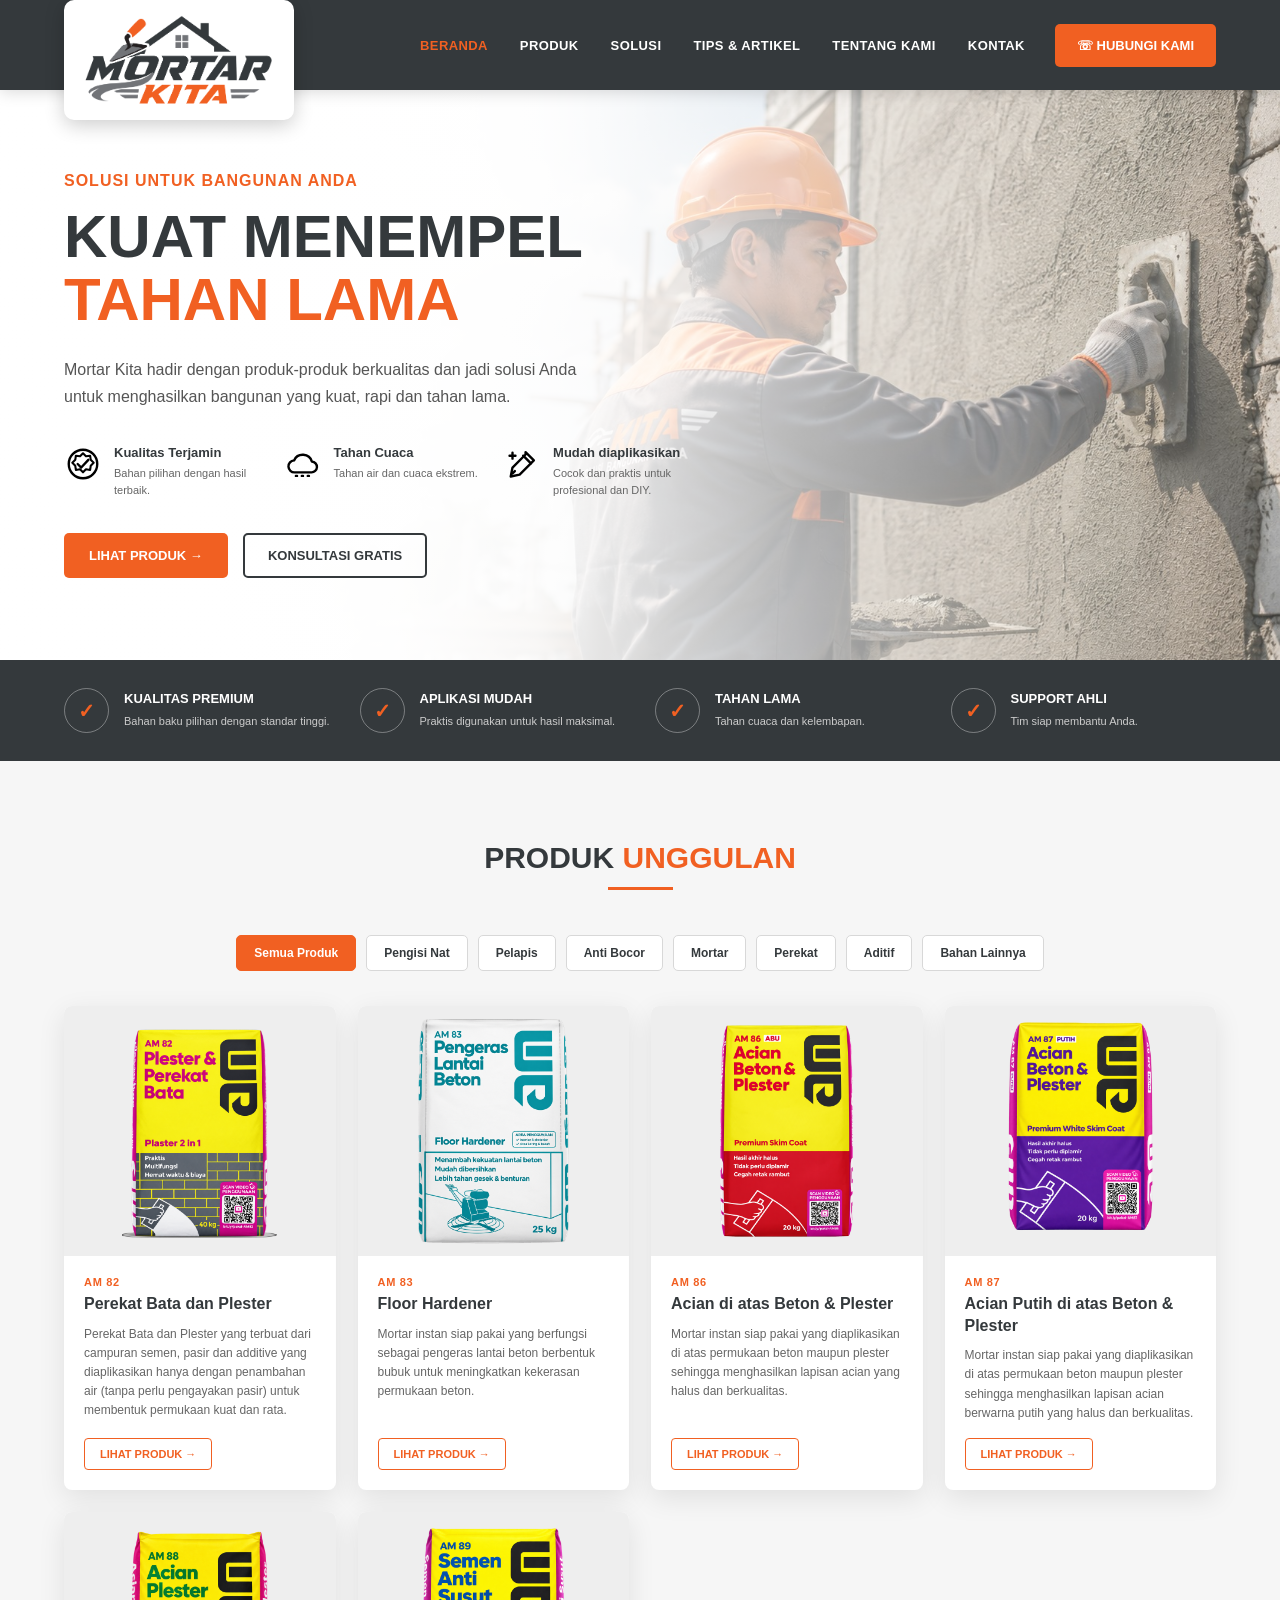
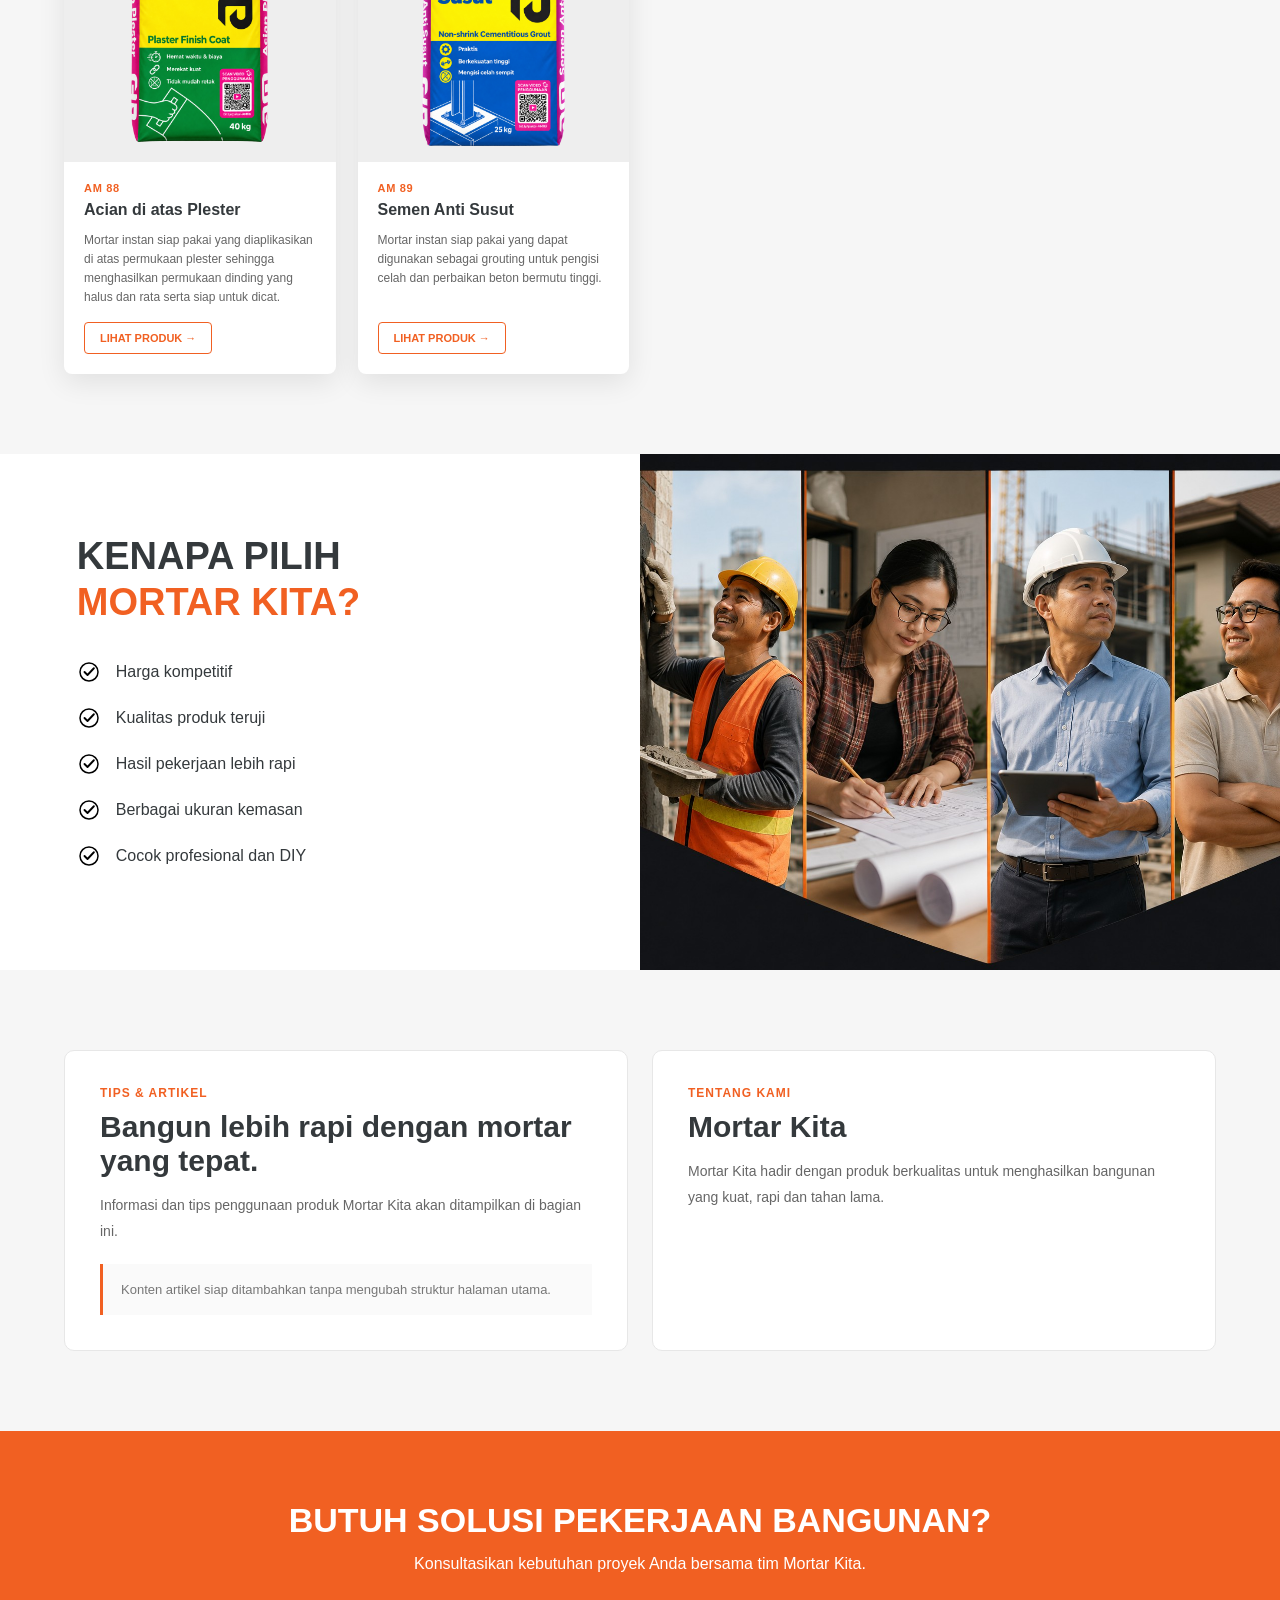
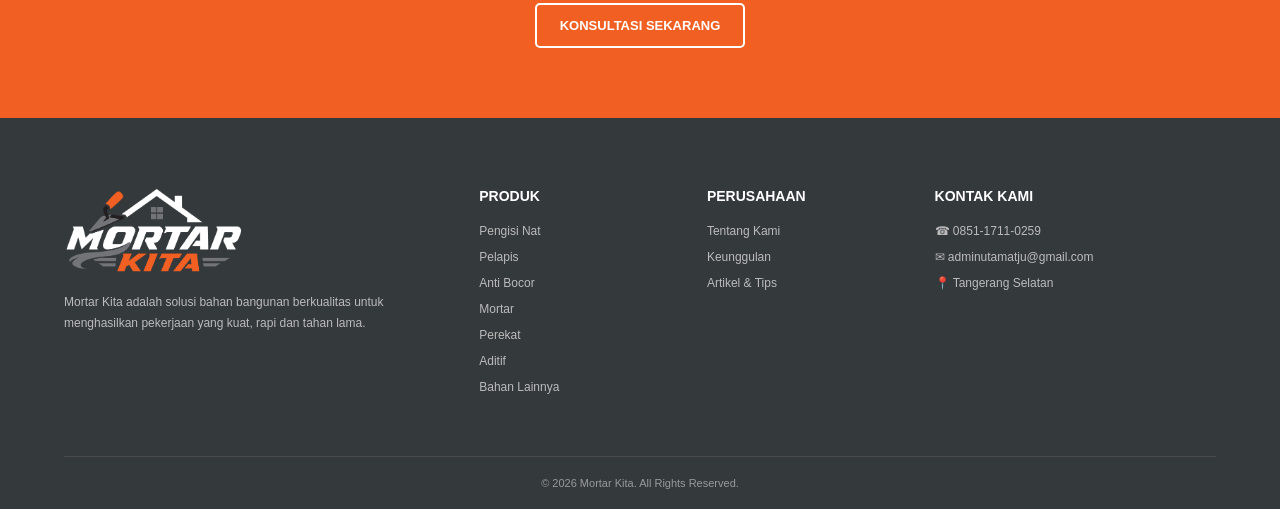
==== index.html @ 69a9843b "Update index.html" ====
<!DOCTYPE html>
<html lang="id">
<head>
<meta charset="UTF-8">
<meta name="viewport" content="width=device-width, initial-scale=1.0">
<meta name="description" content="Mortar Kita — solusi mortar instan untuk pekerjaan bangunan yang kuat, rapi dan tahan lama.">
<title>Mortar Kita | Solusi Bangunan Anda</title>

<style>
:root{
    --dark:#34393C;
    --dark-2:#292d30;
    --orange:#F16022;
    --orange-dark:#d94f16;
    --gray:#727377;
    --light:#f6f6f6;
    --line:#e7e7e7;
    --white:#fff;
    --shadow:0 8px 28px rgba(0,0,0,.09);
}

*{margin:0;padding:0;box-sizing:border-box}

html{
    scroll-behavior:smooth;
    scroll-padding-top:90px;
}

body{
    font-family:Arial,Helvetica,sans-serif;
    background:#fff;
    color:var(--dark);
    overflow-x:hidden;
}

img{max-width:100%;display:block}

a{text-decoration:none;color:inherit}

button{font:inherit}

.container{
    width:90%;
    max-width:1280px;
    margin:0 auto;
}

/* =========================
   HEADER
========================= */
header{
    height:90px;
    background:var(--dark);
    position:sticky;
    top:0;
    z-index:1000;
    box-shadow:0 2px 15px rgba(0,0,0,.15);
}

.navbar{
    height:90px;
    display:flex;
    align-items:center;
    justify-content:space-between;
    position:relative;
}

.logo-box{
    width:230px;
    height:120px;
    margin-top:30px;
    background:#fff;
    border-radius:10px;
    display:flex;
    align-items:center;
    justify-content:center;
    padding:15px;
    box-shadow:0 5px 20px rgba(0,0,0,.2);
    position:relative;
    z-index:2;
}

.logo-box img{
    width:100%;
    max-height:90px;
    object-fit:contain;
}

.nav-menu{
    display:flex;
    gap:32px;
    margin-left:auto;
    margin-right:30px;
}

.nav-menu a{
    color:#fff;
    font-size:13px;
    font-weight:bold;
    letter-spacing:.4px;
    transition:.25s;
}

.nav-menu a:hover,
.nav-menu a.active{
    color:var(--orange);
}

.btn-contact,
.btn-primary{
    background:var(--orange);
    color:#fff;
    border-radius:5px;
    font-weight:bold;
    transition:.25s;
}

.btn-contact{
    padding:14px 22px;
    font-size:13px;
    white-space:nowrap;
}

.btn-contact:hover,
.btn-primary:hover{
    background:var(--orange-dark);
    transform:translateY(-2px);
}

.menu-toggle{
    display:none;
    border:0;
    background:transparent;
    color:#fff;
    font-size:30px;
    line-height:1;
    cursor:pointer;
    padding:5px;
}

/* =========================
   HERO
========================= */
.hero{
    min-height:570px;
    display:flex;
    align-items:center;
    background:
        linear-gradient(
            90deg,
            rgba(255,255,255,.98) 0%,
            rgba(255,255,255,.94) 42%,
            rgba(255,255,255,.20) 100%
        ),
        url("background/hero.jpg");
    background-size:cover;
    background-position:center;
}

.hero-content{
    width:55%;
    padding:80px 0;
}

.hero-subtitle{
    color:var(--orange);
    font-weight:bold;
    letter-spacing:1px;
    margin-bottom:15px;
    font-size:16px;
}

.hero h1{
    font-size:60px;
    line-height:1.05;
    font-weight:900;
    margin-bottom:25px;
}

.hero h1 span{color:var(--orange)}

.hero-description{
    max-width:520px;
    color:#555;
    line-height:1.7;
    font-size:16px;
    margin-bottom:35px;
}

.hero-features{
    display:flex;
    gap:25px;
    margin-bottom:35px;
}

.feature-mini{
    width:33%;
    display:flex;
    align-items:flex-start;
    gap:12px;
}

.feature-mini img{
    width:38px;
    height:38px;
    object-fit:contain;
    flex:0 0 38px;
}

.feature-mini h4{
    font-size:13px;
    margin-bottom:5px;
}

.feature-mini p{
    font-size:11px;
    line-height:1.5;
    color:#666;
}

.hero-buttons{
    display:flex;
    gap:15px;
}

.btn-primary{
    padding:15px 25px;
    font-size:13px;
}

.btn-outline{
    border:2px solid var(--dark);
    color:var(--dark);
    padding:13px 23px;
    border-radius:5px;
    font-weight:bold;
    font-size:13px;
    transition:.25s;
}

.btn-outline:hover{
    background:var(--dark);
    color:#fff;
}

/* =========================
   BENEFIT BAR
========================= */
.benefit-bar{
    background:var(--dark);
    padding:28px 0;
    color:#fff;
}

.benefit-grid{
    display:grid;
    grid-template-columns:repeat(4,1fr);
    gap:30px;
}

.benefit-item{
    display:flex;
    align-items:center;
    gap:15px;
}

.benefit-icon{
    width:45px;
    height:45px;
    flex:0 0 45px;
    border:1px solid rgba(255,255,255,.35);
    border-radius:50%;
    display:grid;
    place-items:center;
    color:var(--orange);
    font-weight:900;
    font-size:20px;
}

.benefit-item h3{
    font-size:13px;
    margin-bottom:7px;
}

.benefit-item p{
    color:#ccc;
    font-size:11px;
    line-height:1.5;
}

/* =========================
   PRODUCTS
========================= */
.products{
    padding:80px 0;
    background:var(--light);
}

.section-title{
    text-align:center;
    margin-bottom:45px;
}

.section-title h2{
    font-size:30px;
    font-weight:900;
}

.section-title h2 span{color:var(--orange)}

.section-line{
    width:65px;
    height:3px;
    background:var(--orange);
    margin:12px auto;
}

.product-categories{
    display:flex;
    flex-wrap:wrap;
    justify-content:center;
    gap:10px;
    margin:0 auto 35px;
}

.category-btn{
    border:1px solid #d8d8d8;
    background:#fff;
    color:var(--dark);
    padding:10px 17px;
    border-radius:5px;
    font-size:12px;
    font-weight:bold;
    cursor:pointer;
    transition:.25s;
}

.category-btn:hover{
    border-color:var(--orange);
    color:var(--orange);
    transform:translateY(-1px);
}

.category-btn.active{
    background:var(--orange);
    border-color:var(--orange);
    color:#fff;
}

.product-grid{
    display:grid;
    grid-template-columns:repeat(4,1fr);
    gap:22px;
}

.product-card{
    background:#fff;
    border-radius:8px;
    overflow:hidden;
    box-shadow:var(--shadow);
    transition:.25s;
    display:flex;
    flex-direction:column;
}

.product-card:hover{
    transform:translateY(-7px);
    box-shadow:0 15px 35px rgba(0,0,0,.14);
}

.product-image{
    height:250px;
    background:#eee;
    display:flex;
    align-items:center;
    justify-content:center;
    overflow:hidden;
    position:relative;
}

.product-image img{
    width:100%;
    height:100%;
    object-fit:contain;
    padding:12px;
}

.image-placeholder{
    width:100%;
    height:100%;
    display:grid;
    place-items:center;
    text-align:center;
    color:#999;
    font-size:13px;
    padding:20px;
}
.image-placeholder[hidden]{
display:none !important;
}

.product-info{
    padding:20px;
    display:flex;
    flex-direction:column;
    flex:1;
}

.product-code{
    color:var(--orange);
    font-size:11px;
    font-weight:900;
    letter-spacing:.7px;
    margin-bottom:5px;
}

.product-info h3{
    font-size:16px;
    line-height:1.35;
    margin-bottom:10px;
}

.product-info p{
    font-size:12px;
    color:#666;
    line-height:1.6;
    flex:1;
}

.product-btn{
    display:inline-block;
    align-self:flex-start;
    margin-top:15px;
    border:1px solid var(--orange);
    color:var(--orange);
    padding:9px 15px;
    border-radius:4px;
    font-size:11px;
    font-weight:bold;
    transition:.25s;
}

.product-btn:hover{
    background:var(--orange);
    color:#fff;
}

/* =========================
   WHY
========================= */
.why{
    display:grid;
    grid-template-columns:1fr 1fr;
    min-height:500px;
}

.why-content{
    padding:80px 12%;
    background:#fff;
}

.why-content h2{
    font-size:38px;
    line-height:1.2;
    margin-bottom:35px;
}

.why-content h2 span{color:var(--orange)}

.why-list{list-style:none}

.why-list li{
    display:flex;
    align-items:center;
    gap:15px;
    margin-bottom:22px;
    font-size:16px;
}

.why-list img{
    width:24px;
    height:24px;
    flex:0 0 24px;
}

.why-image{
    min-height:500px;
    overflow:hidden;
    background:#ddd;
}

.why-image img{
    width:100%;
    height:100%;
    min-height:500px;
    object-fit:cover;
    object-position:28% center;
}

/* =========================
   ARTICLES / ABOUT
========================= */
.info-section{
    padding:80px 0;
    background:#f6f6f6;
}

.info-grid{
    display:grid;
    grid-template-columns:1fr 1fr;
    gap:24px;
}

.info-card{
    background:#fff;
    border:1px solid var(--line);
    border-radius:10px;
    padding:35px;
}

.info-card .eyebrow{
    color:var(--orange);
    font-size:12px;
    font-weight:bold;
    letter-spacing:1px;
    margin-bottom:10px;
}

.info-card h2{
    font-size:30px;
    margin-bottom:15px;
}

.info-card p{
    color:#666;
    font-size:14px;
    line-height:1.8;
}

.article-placeholder{
    margin-top:20px;
    padding:18px;
    border-left:3px solid var(--orange);
    background:#fafafa;
    color:#777;
    font-size:13px;
}

/* =========================
   CTA
========================= */
.cta{
    background:var(--orange);
    color:#fff;
    text-align:center;
    padding:70px 0;
}

.cta h2{
    font-size:34px;
    margin-bottom:15px;
}

.cta p{
    font-size:16px;
    margin-bottom:30px;
}

.cta .btn-outline{
    border-color:#fff;
    color:#fff;
    display:inline-block;
}

.cta .btn-outline:hover{
    background:#fff;
    color:var(--orange);
}

/* =========================
   FOOTER
========================= */
footer{
    background:var(--dark);
    color:#fff;
    padding-top:70px;
}

.footer-grid{
    display:grid;
    grid-template-columns:2fr 1fr 1fr 1.5fr;
    gap:40px;
}

.footer-logo{
    width:180px;
    margin-bottom:20px;
}

.footer-logo img{width:100%}

.footer-description{
    color:#bbb;
    font-size:12px;
    line-height:1.7;
}

.footer-column h4{
    margin-bottom:20px;
    font-size:14px;
}

.footer-column a{
    display:block;
    color:#bbb;
    margin-bottom:12px;
    font-size:12px;
    transition:.25s;
}

.footer-column a:hover{color:var(--orange)}

.footer-contact p{
    color:#bbb;
    font-size:12px;
    margin-bottom:12px;
}

.footer-bottom{
    border-top:1px solid #4a4a4a;
    margin-top:50px;
    padding:20px;
    text-align:center;
    font-size:11px;
    color:#999;
}

/* =========================
   TABLET
========================= */
@media(max-width:1000px){
    .nav-menu{gap:18px;margin-right:20px}
    .hero h1{font-size:48px}
    .product-grid{grid-template-columns:repeat(2,1fr)}
    .benefit-grid{grid-template-columns:repeat(2,1fr)}
}

/* =========================
   MOBILE
========================= */
@media(max-width:768px){
    html{scroll-padding-top:75px}

    header,
    .navbar{height:75px}

    .logo-box{
        width:150px;
        height:70px;
        margin-top:0;
        padding:8px;
        border-radius:10px;
    }

    .logo-box img{max-height:58px}

    .menu-toggle{
        display:block;
        margin-left:auto;
    }

    .nav-menu{
        display:none;
        position:absolute;
        top:75px;
        left:-5.55%;
        width:111.1%;
        background:var(--dark);
        flex-direction:column;
        gap:0;
        margin:0;
        box-shadow:0 12px 20px rgba(0,0,0,.18);
    }

    .nav-menu.active{display:flex}

    .nav-menu a{
        padding:17px 30px;
        border-top:1px solid #4a4a4a;
    }

    .btn-contact{display:none}

    .hero{
        min-height:auto;
        background:
            linear-gradient(
                rgba(255,255,255,.93),
                rgba(255,255,255,.88)
            ),
            url("background/hero.jpg");
        background-size:cover;
        background-position:center;
    }

    .hero-content{
        width:100%;
        padding:65px 0 55px;
    }

    .hero h1{font-size:40px}
    .hero-description{font-size:15px}

    .hero-features{
        flex-direction:column;
        gap:18px;
    }

    .feature-mini{
        width:100%;
    }

    .hero-buttons{
        flex-direction:column;
    }

    .btn-primary,
    .btn-outline{
        width:100%;
        text-align:center;
    }

    .benefit-grid{grid-template-columns:1fr;gap:0}

    .benefit-item{
        padding:15px 0;
        border-bottom:1px solid rgba(255,255,255,.12);
    }

    .benefit-item:last-child{border-bottom:0}

    .product-categories{
        justify-content:flex-start;
        overflow-x:auto;
        flex-wrap:nowrap;
        padding-bottom:5px;
        margin-bottom:25px;
        scrollbar-width:thin;
    }

    .category-btn{
        flex:0 0 auto;
        white-space:nowrap;
    }

    .product-grid{grid-template-columns:1fr}
    .product-image{height:300px}

    .why{
        grid-template-columns:1fr;
    }

    .why-content{
        padding:60px 8%;
    }

    .why-content h2{font-size:30px}

    .why-image{
        min-height:430px;
        height:430px;
    }

    .why-image img{
        min-height:430px;
        object-position:18% center;
    }

    .info-grid{grid-template-columns:1fr}

    .footer-grid{grid-template-columns:1fr}

    .footer-bottom{margin-top:35px}
}

@media(max-width:430px){
    .hero h1{font-size:36px}
    .products,
    .info-section{padding:60px 0}
    .section-title{margin-bottom:30px}
    .section-title h2{font-size:27px}
    .product-image{height:280px}
    .why-image,
    .why-image img{
        height:400px;
        min-height:400px;
    }
}
</style>
</head>

<body>

<header>
<div class="container navbar">

    <a class="logo-box" href="#beranda" aria-label="Mortar Kita">
        <img src="assets/logo/logo-mortarkita.png" alt="Mortar Kita Logo">
    </a>

    <nav class="nav-menu" id="navMenu">
        <a href="#beranda" class="active">BERANDA</a>
        <a href="#produk">PRODUK</a>
        <a href="#solusi">SOLUSI</a>
        <a href="#artikel">TIPS & ARTIKEL</a>
        <a href="#tentang">TENTANG KAMI</a>
        <a href="#kontak">KONTAK</a>
    </nav>

    <a href="#kontak" class="btn-contact">☏ HUBUNGI KAMI</a>

    <button
        class="menu-toggle"
        id="menuToggle"
        type="button"
        aria-label="Buka menu"
        aria-expanded="false">
        ☰
    </button>

</div>
</header>

<main>

<section class="hero" id="beranda">
<div class="container">
<div class="hero-content">

    <div class="hero-subtitle">SOLUSI UNTUK BANGUNAN ANDA</div>

    <h1>
        KUAT MENEMPEL<br>
        <span>TAHAN LAMA</span>
    </h1>

    <p class="hero-description">
        Mortar Kita hadir dengan produk-produk berkualitas
        dan jadi solusi Anda untuk menghasilkan bangunan yang kuat,
        rapi dan tahan lama.
    </p>

    <div class="hero-features">

        <div class="feature-mini">
            <img src="assets/icons/quality.svg" alt="Kualitas">
            <div>
                <h4>Kualitas Terjamin</h4>
                <p>Bahan pilihan dengan hasil terbaik.</p>
            </div>
        </div>

        <div class="feature-mini">
            <img src="assets/icons/weather.svg" alt="Tahan Cuaca">
            <div>
                <h4>Tahan Cuaca</h4>
                <p>Tahan air dan cuaca ekstrem.</p>
            </div>
        </div>

        <div class="feature-mini">
            <img src="assets/icons/easy.svg" alt="Mudah Aplikasi">
            <div>
                <h4>Mudah diaplikasikan</h4>
                <p>Cocok dan praktis untuk profesional dan DIY.</p>
            </div>
        </div>

    </div>

    <div class="hero-buttons">
        <a href="#produk" class="btn-primary">LIHAT PRODUK →</a>
        <a
    href="https://wa.me/6285117110259?text=Halo%20Mortar%20Kita%20%F0%9F%91%8B%0A%0ASaya%20ingin%20konsultasi%20mengenai%20produk%20Mortar%20Kita.%0A%0AMohon%20informasi%20lebih%20lanjut.%20Terima%20kasih."
    class="btn-outline"
    target="_blank"
    rel="noopener">
    KONSULTASI GRATIS
</a>
    </div>

</div>
</div>
</section>

<section class="benefit-bar">
<div class="container">
<div class="benefit-grid">

    <div class="benefit-item">
        <div class="benefit-icon">✓</div>
        <div>
            <h3>KUALITAS PREMIUM</h3>
            <p>Bahan baku pilihan dengan standar tinggi.</p>
        </div>
    </div>

    <div class="benefit-item">
        <div class="benefit-icon">✓</div>
        <div>
            <h3>APLIKASI MUDAH</h3>
            <p>Praktis digunakan untuk hasil maksimal.</p>
        </div>
    </div>

    <div class="benefit-item">
        <div class="benefit-icon">✓</div>
        <div>
            <h3>TAHAN LAMA</h3>
            <p>Tahan cuaca dan kelembapan.</p>
        </div>
    </div>

    <div class="benefit-item">
        <div class="benefit-icon">✓</div>
        <div>
            <h3>SUPPORT AHLI</h3>
            <p>Tim siap membantu Anda.</p>
        </div>
    </div>

</div>
</div>
</section>

<section class="products" id="produk">
<div class="container">

    <div class="section-title">
        <h2>PRODUK <span>UNGGULAN</span></h2>
        <div class="section-line"></div>
    </div>

    <div class="product-categories" id="productCategories" aria-label="Kategori produk">
        <button type="button" class="category-btn active" data-category="all">Semua Produk</button>
        <button type="button" class="category-btn" data-category="pengisi-nat">Pengisi Nat</button>
        <button type="button" class="category-btn" data-category="pelapis">Pelapis</button>
        <button type="button" class="category-btn" data-category="anti-bocor">Anti Bocor</button>
        <button type="button" class="category-btn" data-category="mortar">Mortar</button>
        <button type="button" class="category-btn" data-category="perekat">Perekat</button>
        <button type="button" class="category-btn" data-category="aditif">Aditif</button>
        <button type="button" class="category-btn" data-category="bahan-lainnya">Bahan Lainnya</button>
    </div>

    <div class="product-grid" id="productGrid">
        <div class="image-placeholder">Memuat produk...</div>
    </div>

</div>
</section>

<section class="why" id="solusi">

    <div class="why-content">
        <h2>
            KENAPA PILIH<br>
            <span>MORTAR KITA?</span>
        </h2>

        <ul class="why-list">
            <li><img src="assets/icons/check.svg" alt="Check">Harga kompetitif</li>
            <li><img src="assets/icons/check.svg" alt="Check">Kualitas produk teruji</li>
            <li><img src="assets/icons/check.svg" alt="Check">Hasil pekerjaan lebih rapi</li>
            <li><img src="assets/icons/check.svg" alt="Check">Berbagai ukuran kemasan</li>
            <li><img src="assets/icons/check.svg" alt="Check">Cocok profesional dan DIY</li>
        </ul>
    </div>

    <div class="why-image">
        <img
            src="background/aplikator.jpg"
            alt="Tukang mengaplikasikan mortar pada dinding"
            loading="lazy">
    </div>

</section>

<section class="info-section" id="artikel">
<div class="container">
<div class="info-grid">

    <article class="info-card">
        <div class="eyebrow">TIPS & ARTIKEL</div>
        <h2>Bangun lebih rapi dengan mortar yang tepat.</h2>
        <p>
            Informasi dan tips penggunaan produk Mortar Kita
            akan ditampilkan di bagian ini.
        </p>
        <div class="article-placeholder">
            Konten artikel siap ditambahkan tanpa mengubah struktur halaman utama.
        </div>
    </article>

    <article class="info-card" id="tentang">
        <div class="eyebrow">TENTANG KAMI</div>
        <h2>Mortar Kita</h2>
        <p>
            Mortar Kita hadir dengan produk berkualitas untuk
            menghasilkan bangunan yang kuat, rapi dan tahan lama.
        </p>
    </article>

</div>
</div>
</section>

<section class="cta">
<div class="container">
    <h2>BUTUH SOLUSI PEKERJAAN BANGUNAN?</h2>
    <p>Konsultasikan kebutuhan proyek Anda bersama tim Mortar Kita.</p>
<a
    href="https://wa.me/6285117110259?text=Halo%20Mortar%20Kita%20%F0%9F%91%8B%0A%0ASaya%20ingin%20konsultasi%20mengenai%20kebutuhan%20pekerjaan%20bangunan.%0A%0AMohon%20informasi%20lebih%20lanjut.%20Terima%20kasih."
    class="btn-outline"
    target="_blank"
    rel="noopener">
    KONSULTASI SEKARANG
</a>
</div>
</section>

</main>

<footer id="kontak">
<div class="container">

<div class="footer-grid">

    <div>
        <div class="footer-logo">
            <img src="assets/logo/logo-mortarkita-footer.png" alt="Mortar Kita">
        </div>
        <p class="footer-description">
            Mortar Kita adalah solusi bahan bangunan
            berkualitas untuk menghasilkan pekerjaan
            yang kuat, rapi dan tahan lama.
        </p>
    </div>

    <div class="footer-column">
        <h4>PRODUK</h4>
        <a href="#produk" data-footer-category="pengisi-nat">Pengisi Nat</a>
        <a href="#produk" data-footer-category="pelapis">Pelapis</a>
        <a href="#produk" data-footer-category="anti-bocor">Anti Bocor</a>
        <a href="#produk" data-footer-category="mortar">Mortar</a>
        <a href="#produk" data-footer-category="perekat">Perekat</a>
        <a href="#produk" data-footer-category="aditif">Aditif</a>
        <a href="#produk" data-footer-category="bahan-lainnya">Bahan Lainnya</a>
    </div>

    <div class="footer-column">
        <h4>PERUSAHAAN</h4>
        <a href="#tentang">Tentang Kami</a>
        <a href="#solusi">Keunggulan</a>
        <a href="#artikel">Artikel & Tips</a>
    </div>

    <div class="footer-column footer-contact">
        <h4>KONTAK KAMI</h4>
        <p>☎ 0851-1711-0259</p>
        <p>✉ adminutamatju@gmail.com</p>
        <p>📍 Tangerang Selatan</p>
    </div>

</div>

<div class="footer-bottom">
    © 2026 Mortar Kita. All Rights Reserved.
</div>

</div>
</footer>

<script>
(() => {
    "use strict";

    const productGrid = document.getElementById("productGrid");
    const navMenu = document.getElementById("navMenu");
    const menuToggle = document.getElementById("menuToggle");

    const escapeHTML = (value) => String(value ?? "")
        .replaceAll("&","&amp;")
        .replaceAll("<","&lt;")
        .replaceAll(">","&gt;")
        .replaceAll('"',"&quot;")
        .replaceAll("'","&#039;");

    function placeholderHTML(){
        return `
            <div class="image-placeholder">
                Gambar belum tersedia
            </div>
        `;
    }

    let allProducts = {};
    let categoryProducts = {};
    let currentCategory = "all";

    /* =========================================================
       PENGATURAN TAMPIL DI "SEMUA PRODUK"
       showAll=true  -> tampil di Semua Produk
       showAll=false -> tidak tampil di Semua Produk

       Catatan: filter kategori tetap menggunakan
       kategori-produk-mortarkita.json. Jadi showAll=false
       tidak menghapus produk dari data dan tidak otomatis
       menyembunyikannya dari kategori tertentu.
    ========================================================= */
    function isShowAll(product){
        return product && product.showAll === true;
    }

    function renderProducts(products, category = currentCategory){
        const entries = Object.entries(products || {});

        const filteredEntries = category === "all"
            ? entries.filter(([id, product]) => isShowAll(product))
            : entries.filter(([id, product]) => {
                const code = String(product.code || "").trim().toLowerCase();
                return (categoryProducts[category] || new Set()).has(code);
            });

        if(!entries.length){
            productGrid.innerHTML = placeholderHTML();
            return;
        }

        if(!filteredEntries.length){
            productGrid.innerHTML = `
                <div class="image-placeholder" style="grid-column:1/-1;padding:50px;">
                    Belum ada produk dalam kategori ini.
                </div>
            `;
            return;
        }

        productGrid.innerHTML = filteredEntries.map(([id, product]) => `
            <article class="product-card" data-category="${escapeHTML(product.category || "bahan-lainnya")}">
                <div class="product-image">
                    <img
                        src="${escapeHTML(product.image)}"
                        alt="${escapeHTML(product.code)} - ${escapeHTML(product.name)}"
                        loading="lazy"
                        data-product-image
                        data-placeholder-target>
                    <div class="image-placeholder" data-placeholder hidden>
                        Gambar belum tersedia
                    </div>
                </div>

                <div class="product-info">
                    <div class="product-code">${escapeHTML(product.code)}</div>
                    <h3>${escapeHTML(product.name)}</h3>
                    <p>${escapeHTML(product.intro || product.description || "")}</p>

                    <a
                        href="product-detail.html?id=${encodeURIComponent(id)}"
                        class="product-btn">
                        LIHAT PRODUK →
                    </a>
                </div>
            </article>
        `).join("");

        productGrid.querySelectorAll("[data-product-image]").forEach((image) => {
            const placeholder = image.parentElement.querySelector("[data-placeholder]");

            // Placeholder selalu tersembunyi selama gambar belum terbukti gagal.
            if (placeholder) placeholder.hidden = true;

            image.addEventListener("load", () => {
                image.hidden = false;
                if (placeholder) placeholder.hidden = true;
            });

            image.addEventListener("error", () => {
                image.hidden = true;
                if (placeholder) placeholder.hidden = false;
            });

            // Menangani gambar yang sudah berada di cache browser.
            if (image.complete) {
                if (image.naturalWidth > 0) {
                    image.hidden = false;
                    if (placeholder) placeholder.hidden = true;
                } else {
                    image.hidden = true;
                    if (placeholder) placeholder.hidden = false;
                }
            }
        });
    }

    function setCategory(category, updateHash = true){
        const validCategories = ["all", "pengisi-nat", "pelapis", "anti-bocor", "mortar", "perekat", "aditif", "bahan-lainnya"];
        currentCategory = validCategories.includes(category) ? category : "all";

        document.querySelectorAll(".category-btn").forEach(button => {
            button.classList.toggle(
                "active",
                button.dataset.category === currentCategory
            );
        });

        renderProducts(allProducts, currentCategory);

        if(updateHash){
            const hash = currentCategory === "all" ? "produk" : currentCategory;
            history.replaceState(null, "", "#" + hash);
        }

        document.getElementById("produk")?.scrollIntoView({behavior:"smooth", block:"start"});
    }

    function initCategories(){
        document.querySelectorAll(".category-btn").forEach(button => {
            button.addEventListener("click", () => {
                setCategory(button.dataset.category);
            });
        });

        const hash = window.location.hash.replace("#", "").toLowerCase();
        if(hash && hash !== "produk"){
            setCategory(hash, false);
        }
    }

    function initFooterCategories(){
        document.querySelectorAll("[data-footer-category]").forEach(link => {
            link.addEventListener("click", (event) => {
                event.preventDefault();
                setCategory(link.dataset.footerCategory);
            });
        });
    }

    async function loadProducts(){
        try{
            const [productsResponse, categoryResponse] = await Promise.all([
                fetch("products.json", {cache:"no-cache"}),
                fetch("kategori-produk-mortarkita.json", {cache:"no-cache"})
            ]);

            if(!productsResponse.ok){
                throw new Error(`products.json HTTP ${productsResponse.status}`);
            }

            if(!categoryResponse.ok){
                throw new Error(`kategori-produk-mortarkita.json HTTP ${categoryResponse.status}`);
            }

            const [products, categories] = await Promise.all([
                productsResponse.json(),
                categoryResponse.json()
            ]);

            // Master kategori: produk dicocokkan berdasarkan field "code".
            categoryProducts = Object.fromEntries(
                Object.entries(categories || {}).map(([slug, data]) => [
                    slug,
                    new Set(
                        (data?.products || [])
                            .map(code => String(code).trim().toLowerCase())
                    )
                ])
            );

            allProducts = products || {};
            renderProducts(allProducts, currentCategory);
        }catch(error){
            console.error("Gagal memuat data produk/kategori:", error);

            productGrid.innerHTML = `
                <div class="image-placeholder" style="grid-column:1/-1;padding:50px;">
                    Data produk belum dapat dimuat.<br>
                    Pastikan <strong>products.json</strong> dan
                    <strong>kategori-produk-mortarkita.json</strong>
                    berada satu folder dengan index.html.
                </div>
            `;
        }
    }

    function closeMenu(){
        navMenu.classList.remove("active");
        menuToggle.setAttribute("aria-expanded","false");
    }

    menuToggle.addEventListener("click", () => {
        const active = navMenu.classList.toggle("active");
        menuToggle.setAttribute("aria-expanded", active ? "true" : "false");
    });

    navMenu.querySelectorAll("a").forEach(link => {
        link.addEventListener("click", closeMenu);
    });

    const sections = document.querySelectorAll("main section[id]");
    const navLinks = navMenu.querySelectorAll("a[href^='#']");

    const updateActiveMenu = () => {
        let current = "beranda";

        sections.forEach(section => {
            const top = section.getBoundingClientRect().top + window.scrollY;
            if(window.scrollY >= top - 160){
                current = section.id;
            }
        });

        navLinks.forEach(link => {
            link.classList.toggle(
                "active",
                link.getAttribute("href") === "#" + current
            );
        });
    };

    window.addEventListener("scroll", updateActiveMenu, {passive:true});
    updateActiveMenu();
    initCategories();
    initFooterCategories();
    loadProducts();
})();
</script>

</body>
</html>
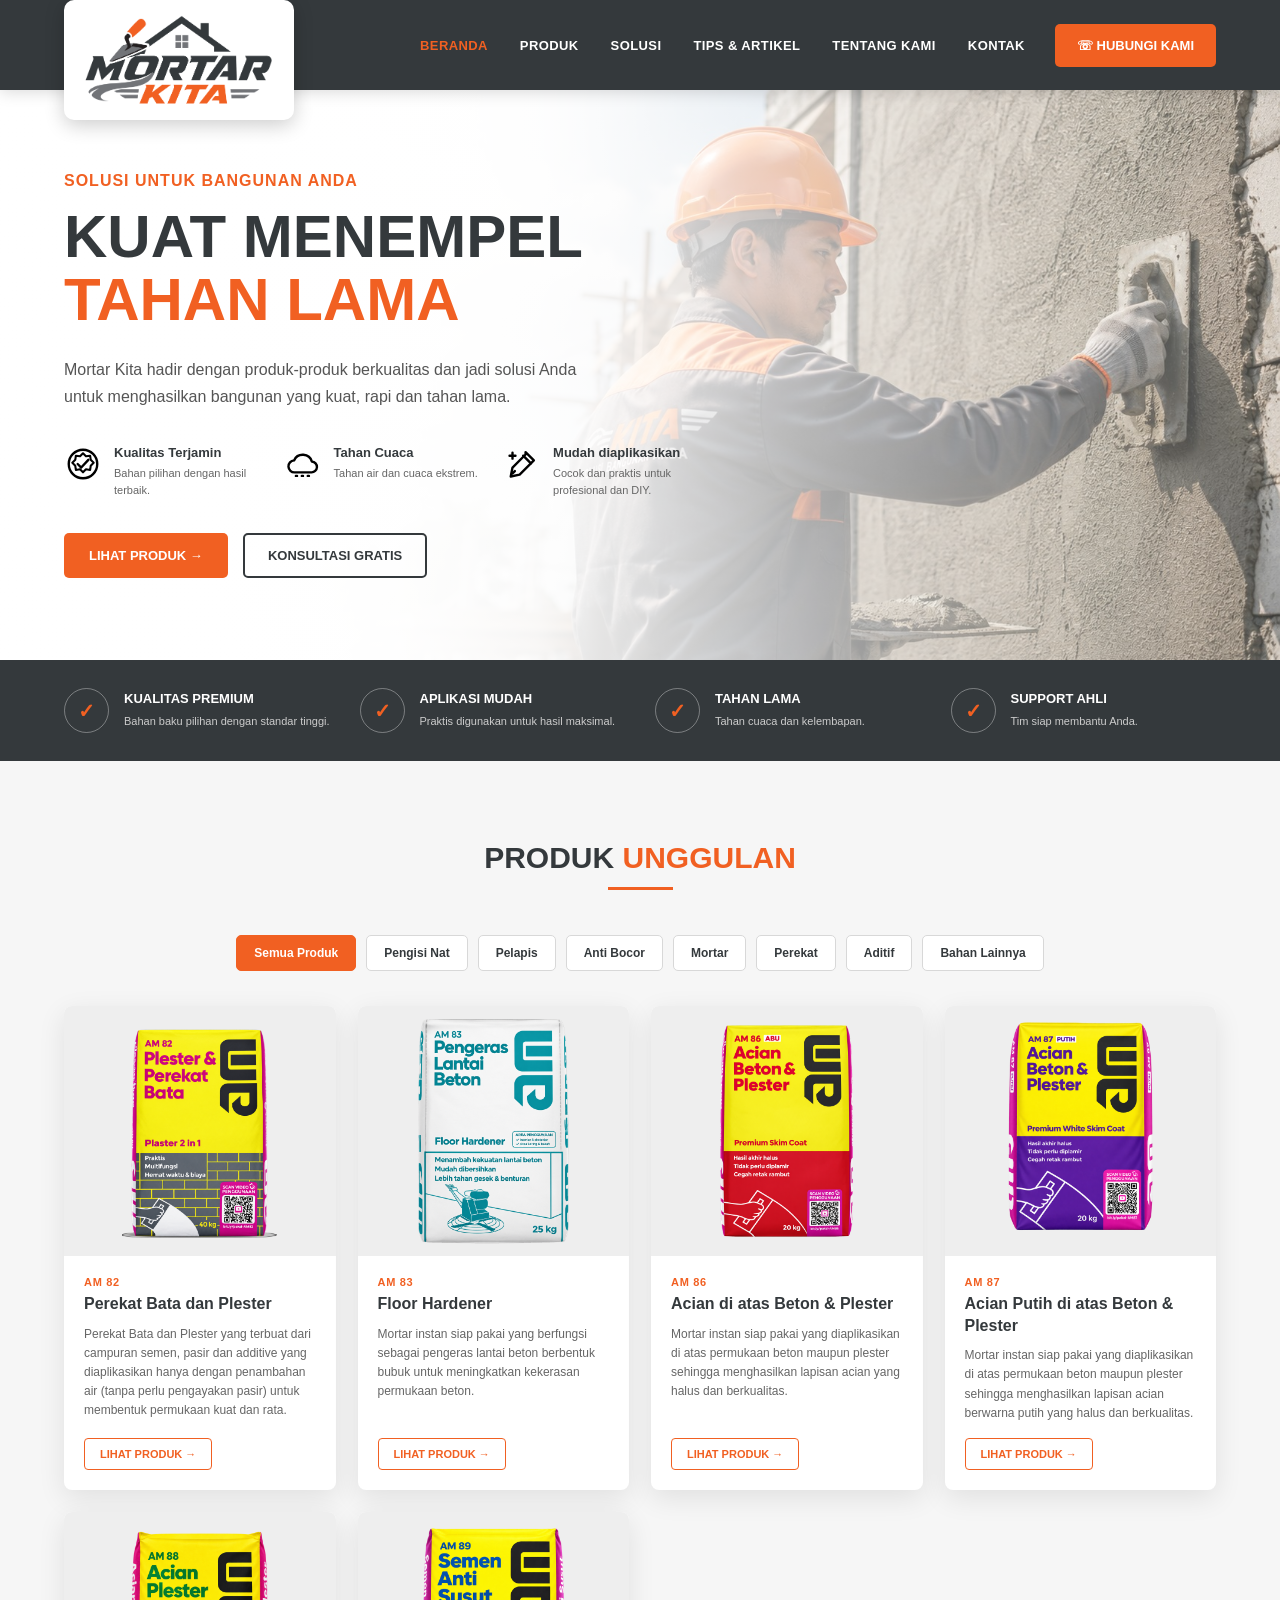
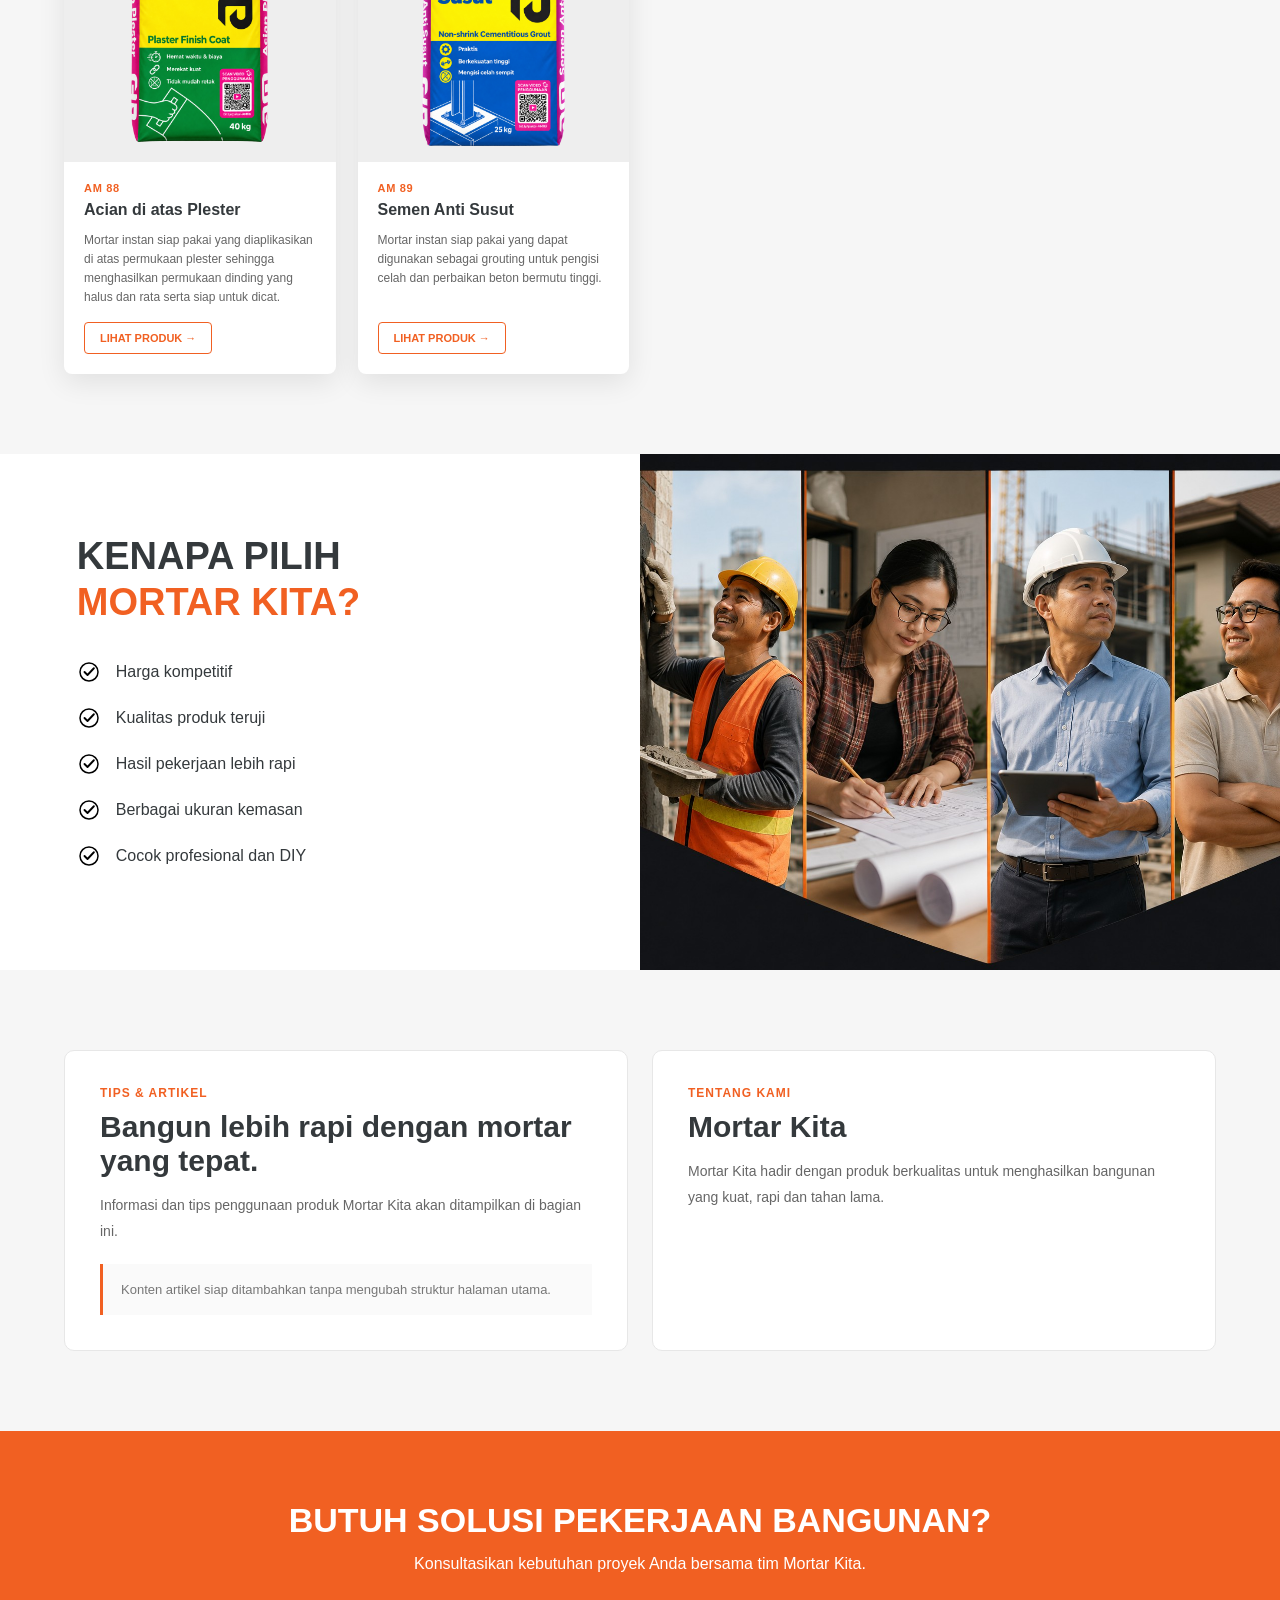
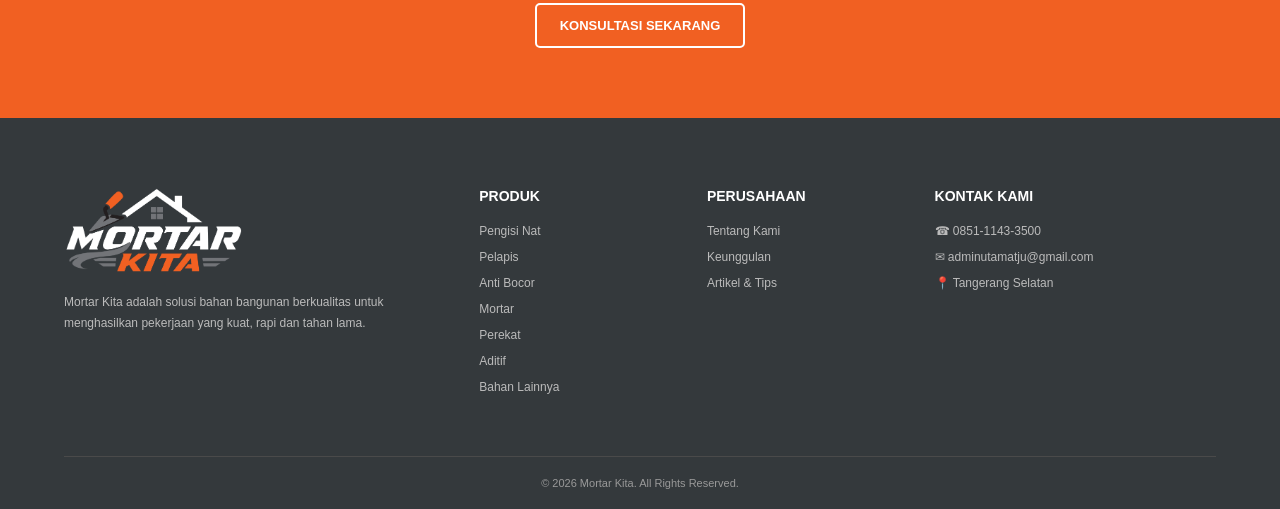
==== commit 114f8464: "Update index.html" ====
--- a/index.html
+++ b/index.html
@@ -881,7 +881,7 @@
     <div class="hero-buttons">
         <a href="#produk" class="btn-primary">LIHAT PRODUK →</a>
         <a
-    href="https://wa.me/6285117110259?text=Halo%20Mortar%20Kita%20%F0%9F%91%8B%0A%0ASaya%20ingin%20konsultasi%20mengenai%20produk%20Mortar%20Kita.%0A%0AMohon%20informasi%20lebih%20lanjut.%20Terima%20kasih."
+    href="https://wa.me/6285111433500?text=Halo%20Mortar%20Kita%20%F0%9F%91%8B%0A%0ASaya%20ingin%20konsultasi%20mengenai%20produk%20Mortar%20Kita.%0A%0AMohon%20informasi%20lebih%20lanjut.%20Terima%20kasih."
     class="btn-outline"
     target="_blank"
     rel="noopener">
@@ -1019,7 +1019,7 @@
     <h2>BUTUH SOLUSI PEKERJAAN BANGUNAN?</h2>
     <p>Konsultasikan kebutuhan proyek Anda bersama tim Mortar Kita.</p>
 <a
-    href="https://wa.me/6285117110259?text=Halo%20Mortar%20Kita%20%F0%9F%91%8B%0A%0ASaya%20ingin%20konsultasi%20mengenai%20kebutuhan%20pekerjaan%20bangunan.%0A%0AMohon%20informasi%20lebih%20lanjut.%20Terima%20kasih."
+    href="https://wa.me/6285111433500?text=Halo%20Mortar%20Kita%20%F0%9F%91%8B%0A%0ASaya%20ingin%20konsultasi%20mengenai%20kebutuhan%20pekerjaan%20bangunan.%0A%0AMohon%20informasi%20lebih%20lanjut.%20Terima%20kasih."
     class="btn-outline"
     target="_blank"
     rel="noopener">
@@ -1066,7 +1066,7 @@
 
     <div class="footer-column footer-contact">
         <h4>KONTAK KAMI</h4>
-        <p>☎ 0851-1711-0259</p>
+        <p>☎ 0851-1143-3500</p>
         <p>✉ adminutamatju@gmail.com</p>
         <p>📍 Tangerang Selatan</p>
     </div>
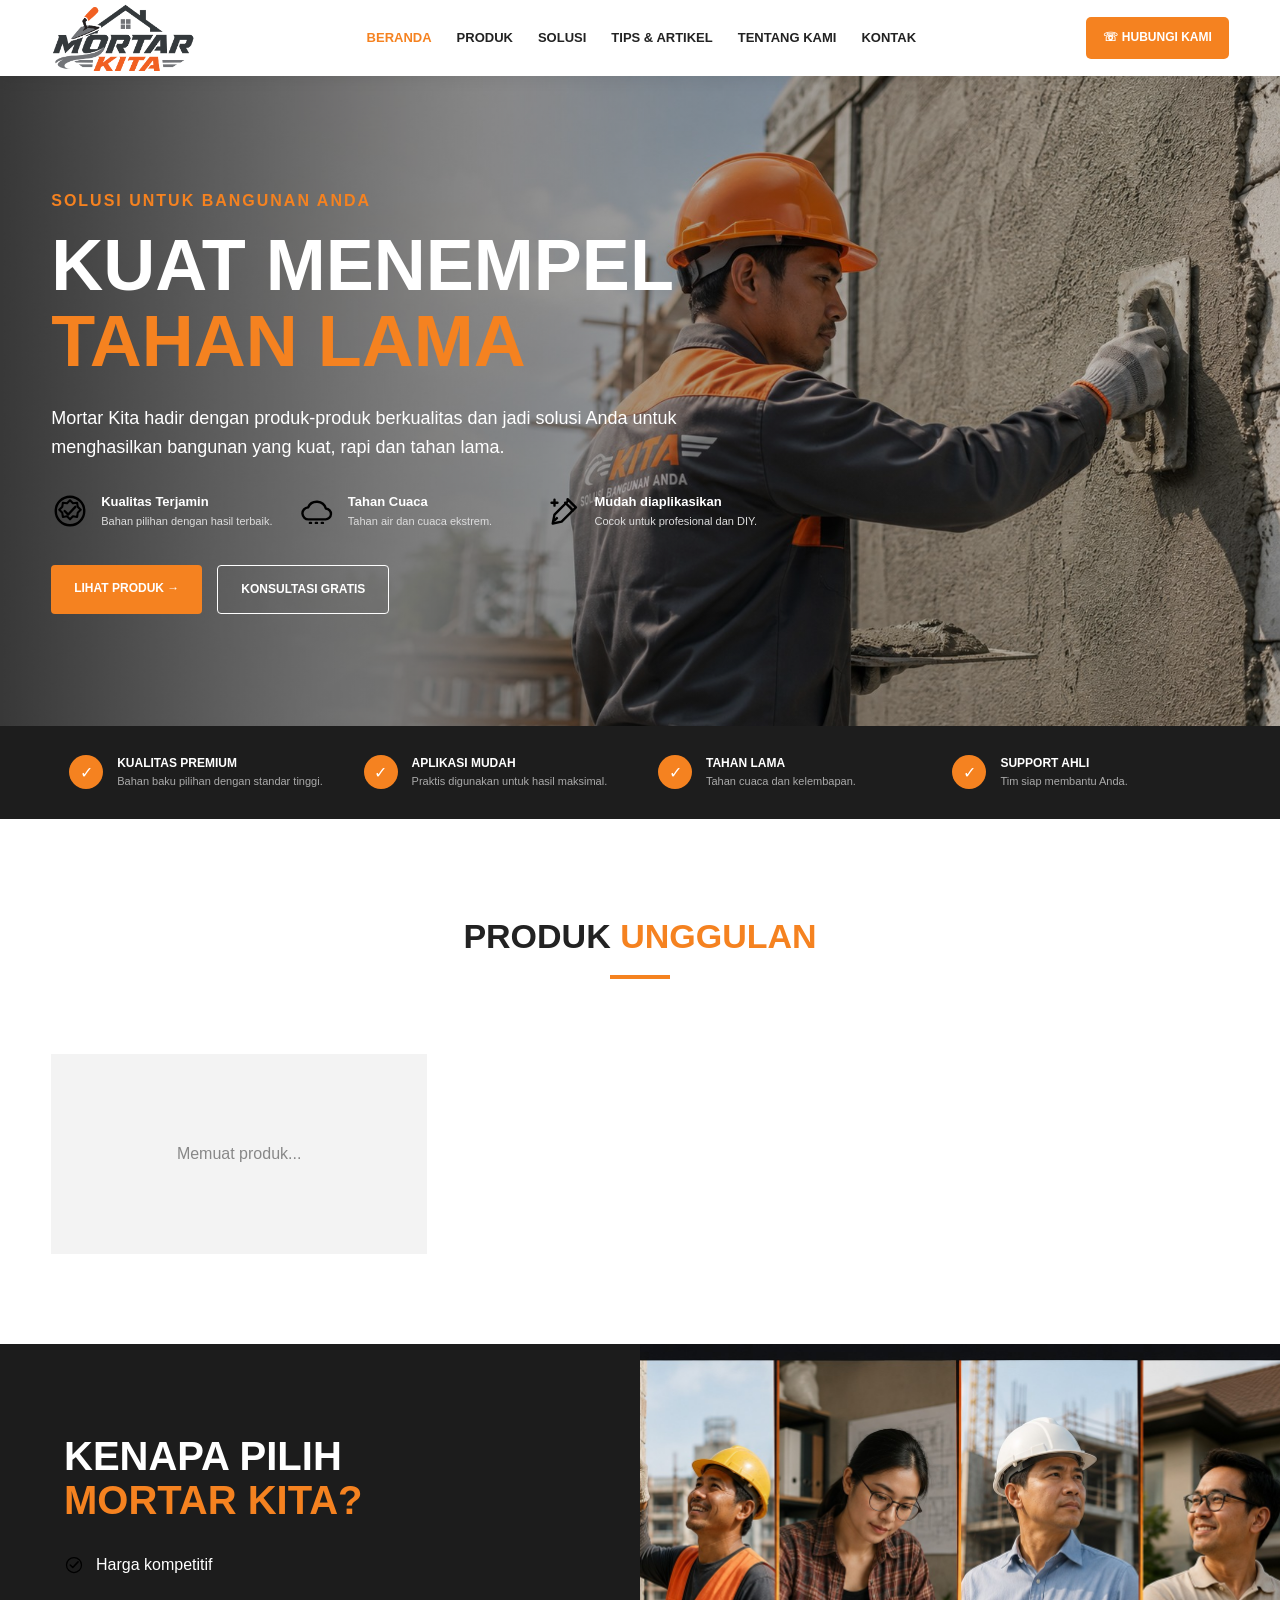
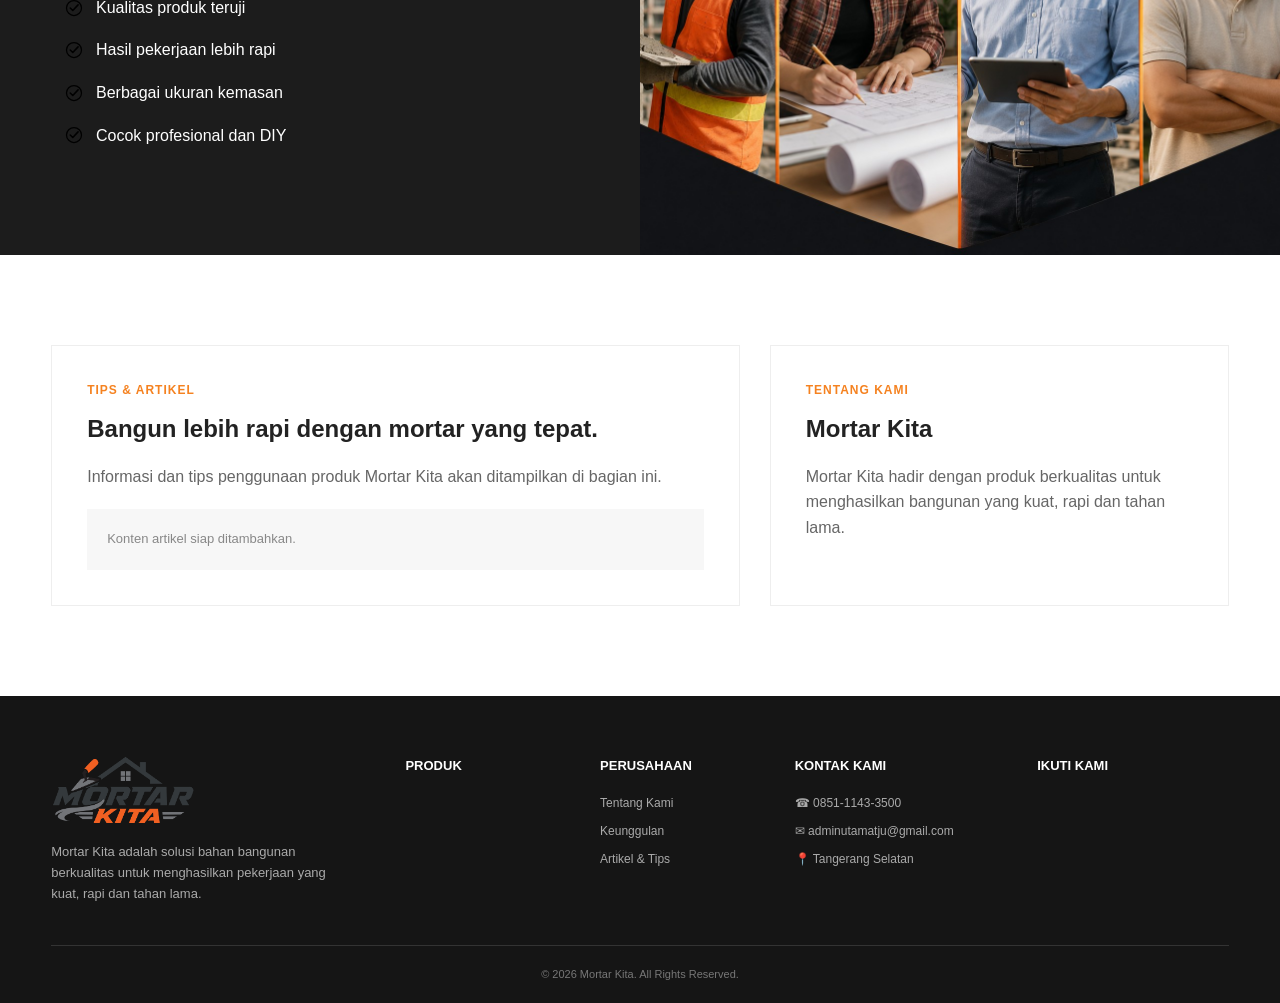
==== commit 6062324c: "Update index.html" ====
--- a/index.html
+++ b/index.html
@@ -3,523 +3,441 @@
 <head>
 <meta charset="UTF-8">
 <meta name="viewport" content="width=device-width, initial-scale=1.0">
-<meta name="description" content="Mortar Kita — solusi mortar instan untuk pekerjaan bangunan yang kuat, rapi dan tahan lama.">
-<title>Mortar Kita | Solusi Bangunan Anda</title>
+
+<title>Mortar Kita</title>
+<meta name="description" content="Mortar Kita - Solusi bahan bangunan berkualitas.">
 
 <style>
-:root{
-    --dark:#34393C;
-    --dark-2:#292d30;
-    --orange:#F16022;
-    --orange-dark:#d94f16;
-    --gray:#727377;
-    --light:#f6f6f6;
-    --line:#e7e7e7;
-    --white:#fff;
-    --shadow:0 8px 28px rgba(0,0,0,.09);
-}
-
-*{margin:0;padding:0;box-sizing:border-box}
+*{
+    box-sizing:border-box;
+    margin:0;
+    padding:0;
+}
 
 html{
     scroll-behavior:smooth;
-    scroll-padding-top:90px;
 }
 
 body{
     font-family:Arial,Helvetica,sans-serif;
+    color:#222;
     background:#fff;
-    color:var(--dark);
-    overflow-x:hidden;
-}
-
-img{max-width:100%;display:block}
-
-a{text-decoration:none;color:inherit}
-
-button{font:inherit}
+    line-height:1.6;
+}
+
+img{
+    max-width:100%;
+    display:block;
+}
+
+a{
+    text-decoration:none;
+    color:inherit;
+}
 
 .container{
-    width:90%;
-    max-width:1280px;
-    margin:0 auto;
+    width:min(1180px,92%);
+    margin:auto;
 }
 
 /* =========================
    HEADER
 ========================= */
+
 header{
-    height:90px;
-    background:var(--dark);
+    background:#fff;
     position:sticky;
     top:0;
     z-index:1000;
-    box-shadow:0 2px 15px rgba(0,0,0,.15);
+    box-shadow:0 2px 15px rgba(0,0,0,.08);
 }
 
 .navbar{
-    height:90px;
+    min-height:76px;
     display:flex;
     align-items:center;
     justify-content:space-between;
-    position:relative;
-}
-
-.logo-box{
-    width:230px;
-    height:120px;
-    margin-top:30px;
-    background:#fff;
-    border-radius:10px;
+    gap:25px;
+}
+
+.logo-box img{
+    width:145px;
+}
+
+.nav-menu{
     display:flex;
     align-items:center;
-    justify-content:center;
-    padding:15px;
-    box-shadow:0 5px 20px rgba(0,0,0,.2);
-    position:relative;
-    z-index:2;
-}
-
-.logo-box img{
-    width:100%;
-    max-height:90px;
-    object-fit:contain;
-}
-
-.nav-menu{
-    display:flex;
-    gap:32px;
-    margin-left:auto;
-    margin-right:30px;
+    gap:25px;
 }
 
 .nav-menu a{
-    color:#fff;
     font-size:13px;
-    font-weight:bold;
-    letter-spacing:.4px;
-    transition:.25s;
+    font-weight:700;
+    transition:.2s;
 }
 
 .nav-menu a:hover,
 .nav-menu a.active{
-    color:var(--orange);
-}
-
-.btn-contact,
-.btn-primary{
-    background:var(--orange);
+    color:#f58220;
+}
+
+.btn-contact{
+    background:#f58220;
     color:#fff;
+    padding:11px 17px;
     border-radius:5px;
+    font-size:12px;
     font-weight:bold;
-    transition:.25s;
-}
-
-.btn-contact{
-    padding:14px 22px;
-    font-size:13px;
-    white-space:nowrap;
-}
-
-.btn-contact:hover,
-.btn-primary:hover{
-    background:var(--orange-dark);
-    transform:translateY(-2px);
 }
 
 .menu-toggle{
     display:none;
     border:0;
-    background:transparent;
-    color:#fff;
-    font-size:30px;
-    line-height:1;
+    background:none;
+    font-size:28px;
     cursor:pointer;
-    padding:5px;
 }
 
 /* =========================
    HERO
 ========================= */
+
 .hero{
-    min-height:570px;
+    min-height:650px;
     display:flex;
     align-items:center;
     background:
         linear-gradient(
             90deg,
-            rgba(255,255,255,.98) 0%,
-            rgba(255,255,255,.94) 42%,
-            rgba(255,255,255,.20) 100%
+            rgba(0,0,0,.78),
+            rgba(0,0,0,.35),
+            rgba(0,0,0,.15)
         ),
-        url("background/hero.jpg");
-    background-size:cover;
-    background-position:center;
+        url("background/hero.jpg") center/cover no-repeat;
+    color:#fff;
 }
 
 .hero-content{
-    width:55%;
-    padding:80px 0;
+    max-width:720px;
+    padding:90px 0;
 }
 
 .hero-subtitle{
-    color:var(--orange);
+    color:#f58220;
     font-weight:bold;
-    letter-spacing:1px;
+    letter-spacing:2px;
     margin-bottom:15px;
-    font-size:16px;
 }
 
 .hero h1{
-    font-size:60px;
+    font-size:clamp(42px,6vw,72px);
     line-height:1.05;
-    font-weight:900;
     margin-bottom:25px;
 }
 
-.hero h1 span{color:var(--orange)}
+.hero h1 span{
+    color:#f58220;
+}
 
 .hero-description{
-    max-width:520px;
-    color:#555;
-    line-height:1.7;
-    font-size:16px;
+    max-width:650px;
+    font-size:18px;
+    margin-bottom:30px;
+}
+
+.hero-features{
+    display:grid;
+    grid-template-columns:repeat(3,1fr);
+    gap:20px;
     margin-bottom:35px;
 }
 
-.hero-features{
-    display:flex;
-    gap:25px;
-    margin-bottom:35px;
-}
-
 .feature-mini{
-    width:33%;
-    display:flex;
-    align-items:flex-start;
+    display:flex;
+    align-items:center;
     gap:12px;
 }
 
 .feature-mini img{
     width:38px;
     height:38px;
-    object-fit:contain;
-    flex:0 0 38px;
 }
 
 .feature-mini h4{
     font-size:13px;
-    margin-bottom:5px;
 }
 
 .feature-mini p{
     font-size:11px;
-    line-height:1.5;
-    color:#666;
+    color:#ddd;
 }
 
 .hero-buttons{
     display:flex;
     gap:15px;
+    flex-wrap:wrap;
+}
+
+.btn-primary,
+.btn-outline{
+    display:inline-block;
+    padding:14px 23px;
+    font-weight:bold;
+    font-size:12px;
+    border-radius:4px;
 }
 
 .btn-primary{
-    padding:15px 25px;
-    font-size:13px;
+    background:#f58220;
+    color:#fff;
 }
 
 .btn-outline{
-    border:2px solid var(--dark);
-    color:var(--dark);
-    padding:13px 23px;
-    border-radius:5px;
-    font-weight:bold;
-    font-size:13px;
-    transition:.25s;
-}
-
-.btn-outline:hover{
-    background:var(--dark);
+    border:1px solid #fff;
     color:#fff;
 }
 
 /* =========================
-   BENEFIT BAR
+   BENEFIT
 ========================= */
+
 .benefit-bar{
-    background:var(--dark);
-    padding:28px 0;
+    background:#1d1d1d;
     color:#fff;
 }
 
 .benefit-grid{
     display:grid;
     grid-template-columns:repeat(4,1fr);
-    gap:30px;
 }
 
 .benefit-item{
-    display:flex;
+    padding:28px 18px;
+    display:flex;
+    gap:14px;
     align-items:center;
-    gap:15px;
 }
 
 .benefit-icon{
-    width:45px;
-    height:45px;
-    flex:0 0 45px;
-    border:1px solid rgba(255,255,255,.35);
+    width:34px;
+    height:34px;
     border-radius:50%;
-    display:grid;
-    place-items:center;
-    color:var(--orange);
-    font-weight:900;
-    font-size:20px;
+    background:#f58220;
+    display:flex;
+    align-items:center;
+    justify-content:center;
+    flex:none;
 }
 
 .benefit-item h3{
-    font-size:13px;
-    margin-bottom:7px;
+    font-size:12px;
 }
 
 .benefit-item p{
-    color:#ccc;
+    color:#aaa;
     font-size:11px;
-    line-height:1.5;
 }
 
 /* =========================
    PRODUCTS
 ========================= */
+
 .products{
-    padding:80px 0;
-    background:var(--light);
+    padding:90px 0;
 }
 
 .section-title{
     text-align:center;
-    margin-bottom:45px;
+    margin-bottom:40px;
 }
 
 .section-title h2{
-    font-size:30px;
-    font-weight:900;
-}
-
-.section-title h2 span{color:var(--orange)}
+    font-size:34px;
+}
+
+.section-title span{
+    color:#f58220;
+}
 
 .section-line{
-    width:65px;
-    height:3px;
-    background:var(--orange);
+    width:60px;
+    height:4px;
+    background:#f58220;
     margin:12px auto;
 }
 
 .product-categories{
     display:flex;
-    flex-wrap:wrap;
     justify-content:center;
     gap:10px;
-    margin:0 auto 35px;
+    flex-wrap:wrap;
+    margin-bottom:35px;
 }
 
 .category-btn{
-    border:1px solid #d8d8d8;
+    border:1px solid #ddd;
     background:#fff;
-    color:var(--dark);
-    padding:10px 17px;
-    border-radius:5px;
+    padding:10px 16px;
+    border-radius:4px;
+    cursor:pointer;
     font-size:12px;
     font-weight:bold;
-    cursor:pointer;
-    transition:.25s;
-}
-
-.category-btn:hover{
-    border-color:var(--orange);
-    color:var(--orange);
-    transform:translateY(-1px);
-}
-
+    transition:.2s;
+}
+
+.category-btn:hover,
 .category-btn.active{
-    background:var(--orange);
-    border-color:var(--orange);
+    background:#f58220;
     color:#fff;
+    border-color:#f58220;
 }
 
 .product-grid{
     display:grid;
-    grid-template-columns:repeat(4,1fr);
-    gap:22px;
+    grid-template-columns:repeat(3,1fr);
+    gap:25px;
 }
 
 .product-card{
+    border:1px solid #e5e5e5;
     background:#fff;
-    border-radius:8px;
+    transition:.25s;
     overflow:hidden;
-    box-shadow:var(--shadow);
-    transition:.25s;
-    display:flex;
-    flex-direction:column;
 }
 
 .product-card:hover{
-    transform:translateY(-7px);
-    box-shadow:0 15px 35px rgba(0,0,0,.14);
+    transform:translateY(-5px);
+    box-shadow:0 10px 30px rgba(0,0,0,.1);
 }
 
 .product-image{
-    height:250px;
-    background:#eee;
+    height:280px;
+    background:#f6f6f6;
     display:flex;
     align-items:center;
     justify-content:center;
-    overflow:hidden;
-    position:relative;
+    padding:20px;
 }
 
 .product-image img{
     width:100%;
     height:100%;
     object-fit:contain;
-    padding:12px;
+}
+
+.product-info{
+    padding:22px;
+}
+
+.product-code{
+    color:#f58220;
+    font-size:12px;
+    font-weight:bold;
+}
+
+.product-info h3{
+    font-size:19px;
+    margin:5px 0 10px;
+}
+
+.product-info p{
+    font-size:13px;
+    color:#666;
+    min-height:62px;
+}
+
+.product-btn{
+    display:inline-block;
+    margin-top:15px;
+    color:#f58220;
+    font-size:12px;
+    font-weight:bold;
 }
 
 .image-placeholder{
     width:100%;
-    height:100%;
-    display:grid;
-    place-items:center;
+    min-height:200px;
+    display:flex;
+    align-items:center;
+    justify-content:center;
+    background:#f3f3f3;
+    color:#888;
     text-align:center;
-    color:#999;
-    font-size:13px;
     padding:20px;
-}
-.image-placeholder[hidden]{
-display:none !important;
-}
-
-.product-info{
-    padding:20px;
-    display:flex;
-    flex-direction:column;
-    flex:1;
-}
-
-.product-code{
-    color:var(--orange);
-    font-size:11px;
-    font-weight:900;
-    letter-spacing:.7px;
-    margin-bottom:5px;
-}
-
-.product-info h3{
-    font-size:16px;
-    line-height:1.35;
-    margin-bottom:10px;
-}
-
-.product-info p{
-    font-size:12px;
-    color:#666;
-    line-height:1.6;
-    flex:1;
-}
-
-.product-btn{
-    display:inline-block;
-    align-self:flex-start;
-    margin-top:15px;
-    border:1px solid var(--orange);
-    color:var(--orange);
-    padding:9px 15px;
-    border-radius:4px;
-    font-size:11px;
-    font-weight:bold;
-    transition:.25s;
-}
-
-.product-btn:hover{
-    background:var(--orange);
-    color:#fff;
 }
 
 /* =========================
    WHY
 ========================= */
+
 .why{
     display:grid;
     grid-template-columns:1fr 1fr;
-    min-height:500px;
+    background:#1c1c1c;
+    color:#fff;
 }
 
 .why-content{
-    padding:80px 12%;
-    background:#fff;
+    padding:90px 10%;
 }
 
 .why-content h2{
-    font-size:38px;
-    line-height:1.2;
-    margin-bottom:35px;
-}
-
-.why-content h2 span{color:var(--orange)}
-
-.why-list{list-style:none}
+    font-size:40px;
+    line-height:1.1;
+    margin-bottom:30px;
+}
+
+.why-content h2 span{
+    color:#f58220;
+}
+
+.why-list{
+    list-style:none;
+}
 
 .why-list li{
     display:flex;
     align-items:center;
-    gap:15px;
-    margin-bottom:22px;
-    font-size:16px;
+    gap:12px;
+    margin-bottom:17px;
 }
 
 .why-list img{
-    width:24px;
-    height:24px;
-    flex:0 0 24px;
+    width:20px;
 }
 
 .why-image{
     min-height:500px;
-    overflow:hidden;
-    background:#ddd;
 }
 
 .why-image img{
     width:100%;
     height:100%;
-    min-height:500px;
     object-fit:cover;
-    object-position:28% center;
 }
 
 /* =========================
-   ARTICLES / ABOUT
+   INFO
 ========================= */
+
 .info-section{
-    padding:80px 0;
-    background:#f6f6f6;
+    padding:90px 0;
 }
 
 .info-grid{
     display:grid;
-    grid-template-columns:1fr 1fr;
-    gap:24px;
+    grid-template-columns:1.5fr 1fr;
+    gap:30px;
 }
 
 .info-card{
+    padding:35px;
+    border:1px solid #eee;
     background:#fff;
-    border:1px solid var(--line);
-    border-radius:10px;
-    padding:35px;
-}
-
-.info-card .eyebrow{
-    color:var(--orange);
+}
+
+.eyebrow{
+    color:#f58220;
     font-size:12px;
     font-weight:bold;
     letter-spacing:1px;
@@ -527,273 +445,203 @@
 }
 
 .info-card h2{
-    font-size:30px;
     margin-bottom:15px;
 }
 
 .info-card p{
     color:#666;
-    font-size:14px;
-    line-height:1.8;
 }
 
 .article-placeholder{
     margin-top:20px;
-    padding:18px;
-    border-left:3px solid var(--orange);
-    background:#fafafa;
-    color:#777;
+    padding:20px;
+    background:#f7f7f7;
+    color:#888;
     font-size:13px;
-}
-
-/* =========================
-   CTA
-========================= */
-.cta{
-    background:var(--orange);
-    color:#fff;
-    text-align:center;
-    padding:70px 0;
-}
-
-.cta h2{
-    font-size:34px;
-    margin-bottom:15px;
-}
-
-.cta p{
-    font-size:16px;
-    margin-bottom:30px;
-}
-
-.cta .btn-outline{
-    border-color:#fff;
-    color:#fff;
-    display:inline-block;
-}
-
-.cta .btn-outline:hover{
-    background:#fff;
-    color:var(--orange);
 }
 
 /* =========================
    FOOTER
 ========================= */
+
 footer{
-    background:var(--dark);
+    background:#151515;
     color:#fff;
-    padding-top:70px;
+    padding:60px 0 20px;
 }
 
 .footer-grid{
     display:grid;
-    grid-template-columns:2fr 1fr 1fr 1.5fr;
-    gap:40px;
-}
-
-.footer-logo{
-    width:180px;
-    margin-bottom:20px;
-}
-
-.footer-logo img{width:100%}
+    grid-template-columns:2fr 1fr 1fr 1.3fr 1.2fr;
+    gap:35px;
+}
+
+.footer-logo img{
+    width:145px;
+    margin-bottom:18px;
+}
 
 .footer-description{
-    color:#bbb;
+    color:#aaa;
+    font-size:13px;
+    max-width:300px;
+}
+
+.footer-column{
+    display:flex;
+    flex-direction:column;
+    gap:9px;
+}
+
+.footer-column h4{
+    font-size:13px;
+    margin-bottom:8px;
+}
+
+.footer-column a,
+.footer-column p{
+    color:#aaa;
     font-size:12px;
-    line-height:1.7;
-}
-
-.footer-column h4{
-    margin-bottom:20px;
-    font-size:14px;
-}
-
-.footer-column a{
-    display:block;
-    color:#bbb;
-    margin-bottom:12px;
+}
+
+.footer-column a:hover{
+    color:#f58220;
+}
+
+#socialLinks{
+    display:flex;
+    flex-direction:column;
+    gap:10px;
+}
+
+.social-link{
+    display:flex;
+    align-items:center;
+    gap:10px;
+    color:#aaa !important;
+}
+
+.social-link:hover{
+    color:#f58220 !important;
+}
+
+.social-icon{
+    width:25px;
+    height:25px;
+    border:1px solid #555;
+    border-radius:50%;
+    display:flex;
+    align-items:center;
+    justify-content:center;
     font-size:12px;
-    transition:.25s;
-}
-
-.footer-column a:hover{color:var(--orange)}
-
-.footer-contact p{
-    color:#bbb;
+    font-weight:bold;
+}
+
+.social-name{
     font-size:12px;
-    margin-bottom:12px;
 }
 
 .footer-bottom{
-    border-top:1px solid #4a4a4a;
-    margin-top:50px;
-    padding:20px;
+    border-top:1px solid #333;
+    margin-top:40px;
+    padding-top:20px;
     text-align:center;
+    color:#777;
     font-size:11px;
-    color:#999;
-}
-
-/* =========================
-   TABLET
-========================= */
-@media(max-width:1000px){
-    .nav-menu{gap:18px;margin-right:20px}
-    .hero h1{font-size:48px}
-    .product-grid{grid-template-columns:repeat(2,1fr)}
-    .benefit-grid{grid-template-columns:repeat(2,1fr)}
 }
 
 /* =========================
    MOBILE
 ========================= */
-@media(max-width:768px){
-    html{scroll-padding-top:75px}
-
-    header,
-    .navbar{height:75px}
-
-    .logo-box{
-        width:150px;
-        height:70px;
-        margin-top:0;
-        padding:8px;
-        border-radius:10px;
-    }
-
-    .logo-box img{max-height:58px}
+
+@media(max-width:900px){
+
+    .nav-menu{
+        position:absolute;
+        top:76px;
+        left:0;
+        right:0;
+        background:#fff;
+        display:none;
+        flex-direction:column;
+        align-items:flex-start;
+        padding:20px 4%;
+        box-shadow:0 10px 20px rgba(0,0,0,.08);
+    }
+
+    .nav-menu.active{
+        display:flex;
+    }
+
+    .btn-contact{
+        display:none;
+    }
 
     .menu-toggle{
         display:block;
-        margin-left:auto;
-    }
-
-    .nav-menu{
-        display:none;
-        position:absolute;
-        top:75px;
-        left:-5.55%;
-        width:111.1%;
-        background:var(--dark);
-        flex-direction:column;
-        gap:0;
-        margin:0;
-        box-shadow:0 12px 20px rgba(0,0,0,.18);
-    }
-
-    .nav-menu.active{display:flex}
-
-    .nav-menu a{
-        padding:17px 30px;
-        border-top:1px solid #4a4a4a;
-    }
-
-    .btn-contact{display:none}
+    }
+
+    .hero-features{
+        grid-template-columns:1fr;
+    }
+
+    .benefit-grid{
+        grid-template-columns:1fr 1fr;
+    }
+
+    .product-grid{
+        grid-template-columns:repeat(2,1fr);
+    }
+
+    .footer-grid{
+        grid-template-columns:1fr 1fr;
+    }
+}
+
+@media(max-width:600px){
 
     .hero{
-        min-height:auto;
-        background:
-            linear-gradient(
-                rgba(255,255,255,.93),
-                rgba(255,255,255,.88)
-            ),
-            url("background/hero.jpg");
-        background-size:cover;
-        background-position:center;
-    }
-
-    .hero-content{
-        width:100%;
-        padding:65px 0 55px;
-    }
-
-    .hero h1{font-size:40px}
-    .hero-description{font-size:15px}
-
-    .hero-features{
-        flex-direction:column;
-        gap:18px;
-    }
-
-    .feature-mini{
-        width:100%;
-    }
-
-    .hero-buttons{
-        flex-direction:column;
-    }
-
-    .btn-primary,
-    .btn-outline{
-        width:100%;
-        text-align:center;
-    }
-
-    .benefit-grid{grid-template-columns:1fr;gap:0}
-
-    .benefit-item{
-        padding:15px 0;
-        border-bottom:1px solid rgba(255,255,255,.12);
-    }
-
-    .benefit-item:last-child{border-bottom:0}
+        min-height:600px;
+    }
+
+    .hero-description{
+        font-size:15px;
+    }
+
+    .benefit-grid{
+        grid-template-columns:1fr;
+    }
+
+    .product-grid{
+        grid-template-columns:1fr;
+    }
 
     .product-categories{
         justify-content:flex-start;
+        flex-wrap:nowrap;
         overflow-x:auto;
-        flex-wrap:nowrap;
-        padding-bottom:5px;
-        margin-bottom:25px;
-        scrollbar-width:thin;
+        padding-bottom:8px;
     }
 
     .category-btn{
-        flex:0 0 auto;
         white-space:nowrap;
-    }
-
-    .product-grid{grid-template-columns:1fr}
-    .product-image{height:300px}
+        flex:none;
+    }
 
     .why{
         grid-template-columns:1fr;
     }
 
-    .why-content{
-        padding:60px 8%;
-    }
-
-    .why-content h2{font-size:30px}
-
     .why-image{
-        min-height:430px;
-        height:430px;
-    }
-
-    .why-image img{
-        min-height:430px;
-        object-position:18% center;
-    }
-
-    .info-grid{grid-template-columns:1fr}
-
-    .footer-grid{grid-template-columns:1fr}
-
-    .footer-bottom{margin-top:35px}
-}
-
-@media(max-width:430px){
-    .hero h1{font-size:36px}
-    .products,
-    .info-section{padding:60px 0}
-    .section-title{margin-bottom:30px}
-    .section-title h2{font-size:27px}
-    .product-image{height:280px}
-    .why-image,
-    .why-image img{
-        height:400px;
-        min-height:400px;
+        min-height:350px;
+    }
+
+    .info-grid{
+        grid-template-columns:1fr;
+    }
+
+    .footer-grid{
+        grid-template-columns:1fr;
     }
 }
 </style>
@@ -804,8 +652,11 @@
 <header>
 <div class="container navbar">
 
-    <a class="logo-box" href="#beranda" aria-label="Mortar Kita">
-        <img src="assets/logo/logo-mortarkita.png" alt="Mortar Kita Logo">
+    <a class="logo-box" href="#beranda">
+        <img
+            id="headerLogo"
+            src="assets/logo/logo-mortarkita.png"
+            alt="Mortar Kita">
     </a>
 
     <nav class="nav-menu" id="navMenu">
@@ -817,13 +668,14 @@
         <a href="#kontak">KONTAK</a>
     </nav>
 
-    <a href="#kontak" class="btn-contact">☏ HUBUNGI KAMI</a>
+    <a href="#kontak" class="btn-contact">
+        ☏ HUBUNGI KAMI
+    </a>
 
     <button
         class="menu-toggle"
         id="menuToggle"
         type="button"
-        aria-label="Buka menu"
         aria-expanded="false">
         ☰
     </button>
@@ -837,14 +689,16 @@
 <div class="container">
 <div class="hero-content">
 
-    <div class="hero-subtitle">SOLUSI UNTUK BANGUNAN ANDA</div>
+    <div class="hero-subtitle" id="heroSubtitle">
+        SOLUSI UNTUK BANGUNAN ANDA
+    </div>
 
     <h1>
-        KUAT MENEMPEL<br>
-        <span>TAHAN LAMA</span>
+        <span id="heroTitle1" style="color:#fff;">KUAT MENEMPEL</span><br>
+        <span id="heroTitle2">TAHAN LAMA</span>
     </h1>
 
-    <p class="hero-description">
+    <p class="hero-description" id="heroDescription">
         Mortar Kita hadir dengan produk-produk berkualitas
         dan jadi solusi Anda untuk menghasilkan bangunan yang kuat,
         rapi dan tahan lama.
@@ -872,21 +726,27 @@
             <img src="assets/icons/easy.svg" alt="Mudah Aplikasi">
             <div>
                 <h4>Mudah diaplikasikan</h4>
-                <p>Cocok dan praktis untuk profesional dan DIY.</p>
+                <p>Cocok untuk profesional dan DIY.</p>
             </div>
         </div>
 
     </div>
 
     <div class="hero-buttons">
-        <a href="#produk" class="btn-primary">LIHAT PRODUK →</a>
+
+        <a href="#produk" class="btn-primary">
+            LIHAT PRODUK →
+        </a>
+
         <a
-    href="https://wa.me/6285111433500?text=Halo%20Mortar%20Kita%20%F0%9F%91%8B%0A%0ASaya%20ingin%20konsultasi%20mengenai%20produk%20Mortar%20Kita.%0A%0AMohon%20informasi%20lebih%20lanjut.%20Terima%20kasih."
-    class="btn-outline"
-    target="_blank"
-    rel="noopener">
-    KONSULTASI GRATIS
-</a>
+            id="heroWhatsapp"
+            href="#"
+            class="btn-outline"
+            target="_blank"
+            rel="noopener">
+            KONSULTASI GRATIS
+        </a>
+
     </div>
 
 </div>
@@ -941,19 +801,19 @@
         <div class="section-line"></div>
     </div>
 
-    <div class="product-categories" id="productCategories" aria-label="Kategori produk">
-        <button type="button" class="category-btn active" data-category="all">Semua Produk</button>
-        <button type="button" class="category-btn" data-category="pengisi-nat">Pengisi Nat</button>
-        <button type="button" class="category-btn" data-category="pelapis">Pelapis</button>
-        <button type="button" class="category-btn" data-category="anti-bocor">Anti Bocor</button>
-        <button type="button" class="category-btn" data-category="mortar">Mortar</button>
-        <button type="button" class="category-btn" data-category="perekat">Perekat</button>
-        <button type="button" class="category-btn" data-category="aditif">Aditif</button>
-        <button type="button" class="category-btn" data-category="bahan-lainnya">Bahan Lainnya</button>
-    </div>
-
-    <div class="product-grid" id="productGrid">
-        <div class="image-placeholder">Memuat produk...</div>
+    <div
+        class="product-categories"
+        id="productCategories">
+    </div>
+
+    <div
+        class="product-grid"
+        id="productGrid">
+
+        <div class="image-placeholder">
+            Memuat produk...
+        </div>
+
     </div>
 
 </div>
@@ -962,24 +822,45 @@
 <section class="why" id="solusi">
 
     <div class="why-content">
+
         <h2>
             KENAPA PILIH<br>
             <span>MORTAR KITA?</span>
         </h2>
 
         <ul class="why-list">
-            <li><img src="assets/icons/check.svg" alt="Check">Harga kompetitif</li>
-            <li><img src="assets/icons/check.svg" alt="Check">Kualitas produk teruji</li>
-            <li><img src="assets/icons/check.svg" alt="Check">Hasil pekerjaan lebih rapi</li>
-            <li><img src="assets/icons/check.svg" alt="Check">Berbagai ukuran kemasan</li>
-            <li><img src="assets/icons/check.svg" alt="Check">Cocok profesional dan DIY</li>
+            <li>
+                <img src="assets/icons/check.svg" alt="">
+                Harga kompetitif
+            </li>
+
+            <li>
+                <img src="assets/icons/check.svg" alt="">
+                Kualitas produk teruji
+            </li>
+
+            <li>
+                <img src="assets/icons/check.svg" alt="">
+                Hasil pekerjaan lebih rapi
+            </li>
+
+            <li>
+                <img src="assets/icons/check.svg" alt="">
+                Berbagai ukuran kemasan
+            </li>
+
+            <li>
+                <img src="assets/icons/check.svg" alt="">
+                Cocok profesional dan DIY
+            </li>
         </ul>
+
     </div>
 
     <div class="why-image">
         <img
             src="background/aplikator.jpg"
-            alt="Tukang mengaplikasikan mortar pada dinding"
+            alt="Aplikasi Mortar Kita"
             loading="lazy">
     </div>
 
@@ -990,44 +871,48 @@
 <div class="info-grid">
 
     <article class="info-card">
-        <div class="eyebrow">TIPS & ARTIKEL</div>
-        <h2>Bangun lebih rapi dengan mortar yang tepat.</h2>
+
+        <div class="eyebrow">
+            TIPS & ARTIKEL
+        </div>
+
+        <h2>
+            Bangun lebih rapi dengan mortar yang tepat.
+        </h2>
+
         <p>
             Informasi dan tips penggunaan produk Mortar Kita
             akan ditampilkan di bagian ini.
         </p>
+
         <div class="article-placeholder">
-            Konten artikel siap ditambahkan tanpa mengubah struktur halaman utama.
-        </div>
+            Konten artikel siap ditambahkan.
+        </div>
+
     </article>
 
     <article class="info-card" id="tentang">
-        <div class="eyebrow">TENTANG KAMI</div>
-        <h2>Mortar Kita</h2>
-        <p>
-            Mortar Kita hadir dengan produk berkualitas untuk
-            menghasilkan bangunan yang kuat, rapi dan tahan lama.
+
+        <div class="eyebrow">
+            TENTANG KAMI
+        </div>
+
+        <h2 id="aboutName">
+            Mortar Kita
+        </h2>
+
+        <p id="aboutDescription">
+            Mortar Kita hadir dengan produk berkualitas
+            untuk menghasilkan bangunan yang kuat,
+            rapi dan tahan lama.
         </p>
+
     </article>
 
 </div>
 </div>
 </section>
 
-<section class="cta">
-<div class="container">
-    <h2>BUTUH SOLUSI PEKERJAAN BANGUNAN?</h2>
-    <p>Konsultasikan kebutuhan proyek Anda bersama tim Mortar Kita.</p>
-<a
-    href="https://wa.me/6285111433500?text=Halo%20Mortar%20Kita%20%F0%9F%91%8B%0A%0ASaya%20ingin%20konsultasi%20mengenai%20kebutuhan%20pekerjaan%20bangunan.%0A%0AMohon%20informasi%20lebih%20lanjut.%20Terima%20kasih."
-    class="btn-outline"
-    target="_blank"
-    rel="noopener">
-    KONSULTASI SEKARANG
-</a>
-</div>
-</section>
-
 </main>
 
 <footer id="kontak">
@@ -1036,304 +921,81 @@
 <div class="footer-grid">
 
     <div>
+
         <div class="footer-logo">
-            <img src="assets/logo/logo-mortarkita-footer.png" alt="Mortar Kita">
-        </div>
-        <p class="footer-description">
+            <img
+                id="footerLogo"
+                src="assets/logo/logo-mortarkita.png"
+                alt="Mortar Kita">
+        </div>
+
+        <p
+            class="footer-description"
+            id="footerDescription">
             Mortar Kita adalah solusi bahan bangunan
             berkualitas untuk menghasilkan pekerjaan
             yang kuat, rapi dan tahan lama.
         </p>
+
     </div>
 
     <div class="footer-column">
+
         <h4>PRODUK</h4>
-        <a href="#produk" data-footer-category="pengisi-nat">Pengisi Nat</a>
-        <a href="#produk" data-footer-category="pelapis">Pelapis</a>
-        <a href="#produk" data-footer-category="anti-bocor">Anti Bocor</a>
-        <a href="#produk" data-footer-category="mortar">Mortar</a>
-        <a href="#produk" data-footer-category="perekat">Perekat</a>
-        <a href="#produk" data-footer-category="aditif">Aditif</a>
-        <a href="#produk" data-footer-category="bahan-lainnya">Bahan Lainnya</a>
+
+        <div id="footerCategories"></div>
+
     </div>
 
     <div class="footer-column">
+
         <h4>PERUSAHAAN</h4>
+
         <a href="#tentang">Tentang Kami</a>
         <a href="#solusi">Keunggulan</a>
         <a href="#artikel">Artikel & Tips</a>
-    </div>
-
-    <div class="footer-column footer-contact">
+
+    </div>
+
+    <div class="footer-column">
+
         <h4>KONTAK KAMI</h4>
-        <p>☎ 0851-1143-3500</p>
-        <p>✉ adminutamatju@gmail.com</p>
-        <p>📍 Tangerang Selatan</p>
+
+        <p id="footerPhone">
+            ☎ 0851-1143-3500
+        </p>
+
+        <p id="footerEmail">
+            ✉ adminutamatju@gmail.com
+        </p>
+
+        <p id="footerAddress">
+            📍 Tangerang Selatan
+        </p>
+
+    </div>
+
+    <div
+        class="footer-column"
+        id="socialSection">
+
+        <h4>IKUTI KAMI</h4>
+
+        <div id="socialLinks"></div>
+
     </div>
 
 </div>
 
 <div class="footer-bottom">
-    © 2026 Mortar Kita. All Rights Reserved.
+    © <span id="footerYear">2026</span> Mortar Kita.
+    All Rights Reserved.
 </div>
 
 </div>
 </footer>
 
-<script>
-(() => {
-    "use strict";
-
-    const productGrid = document.getElementById("productGrid");
-    const navMenu = document.getElementById("navMenu");
-    const menuToggle = document.getElementById("menuToggle");
-
-    const escapeHTML = (value) => String(value ?? "")
-        .replaceAll("&","&amp;")
-        .replaceAll("<","&lt;")
-        .replaceAll(">","&gt;")
-        .replaceAll('"',"&quot;")
-        .replaceAll("'","&#039;");
-
-    function placeholderHTML(){
-        return `
-            <div class="image-placeholder">
-                Gambar belum tersedia
-            </div>
-        `;
-    }
-
-    let allProducts = {};
-    let categoryProducts = {};
-    let currentCategory = "all";
-
-    /* =========================================================
-       PENGATURAN TAMPIL DI "SEMUA PRODUK"
-       showAll=true  -> tampil di Semua Produk
-       showAll=false -> tidak tampil di Semua Produk
-
-       Catatan: filter kategori tetap menggunakan
-       kategori-produk-mortarkita.json. Jadi showAll=false
-       tidak menghapus produk dari data dan tidak otomatis
-       menyembunyikannya dari kategori tertentu.
-    ========================================================= */
-    function isShowAll(product){
-        return product && product.showAll === true;
-    }
-
-    function renderProducts(products, category = currentCategory){
-        const entries = Object.entries(products || {});
-
-        const filteredEntries = category === "all"
-            ? entries.filter(([id, product]) => isShowAll(product))
-            : entries.filter(([id, product]) => {
-                const code = String(product.code || "").trim().toLowerCase();
-                return (categoryProducts[category] || new Set()).has(code);
-            });
-
-        if(!entries.length){
-            productGrid.innerHTML = placeholderHTML();
-            return;
-        }
-
-        if(!filteredEntries.length){
-            productGrid.innerHTML = `
-                <div class="image-placeholder" style="grid-column:1/-1;padding:50px;">
-                    Belum ada produk dalam kategori ini.
-                </div>
-            `;
-            return;
-        }
-
-        productGrid.innerHTML = filteredEntries.map(([id, product]) => `
-            <article class="product-card" data-category="${escapeHTML(product.category || "bahan-lainnya")}">
-                <div class="product-image">
-                    <img
-                        src="${escapeHTML(product.image)}"
-                        alt="${escapeHTML(product.code)} - ${escapeHTML(product.name)}"
-                        loading="lazy"
-                        data-product-image
-                        data-placeholder-target>
-                    <div class="image-placeholder" data-placeholder hidden>
-                        Gambar belum tersedia
-                    </div>
-                </div>
-
-                <div class="product-info">
-                    <div class="product-code">${escapeHTML(product.code)}</div>
-                    <h3>${escapeHTML(product.name)}</h3>
-                    <p>${escapeHTML(product.intro || product.description || "")}</p>
-
-                    <a
-                        href="product-detail.html?id=${encodeURIComponent(id)}"
-                        class="product-btn">
-                        LIHAT PRODUK →
-                    </a>
-                </div>
-            </article>
-        `).join("");
-
-        productGrid.querySelectorAll("[data-product-image]").forEach((image) => {
-            const placeholder = image.parentElement.querySelector("[data-placeholder]");
-
-            // Placeholder selalu tersembunyi selama gambar belum terbukti gagal.
-            if (placeholder) placeholder.hidden = true;
-
-            image.addEventListener("load", () => {
-                image.hidden = false;
-                if (placeholder) placeholder.hidden = true;
-            });
-
-            image.addEventListener("error", () => {
-                image.hidden = true;
-                if (placeholder) placeholder.hidden = false;
-            });
-
-            // Menangani gambar yang sudah berada di cache browser.
-            if (image.complete) {
-                if (image.naturalWidth > 0) {
-                    image.hidden = false;
-                    if (placeholder) placeholder.hidden = true;
-                } else {
-                    image.hidden = true;
-                    if (placeholder) placeholder.hidden = false;
-                }
-            }
-        });
-    }
-
-    function setCategory(category, updateHash = true){
-        const validCategories = ["all", "pengisi-nat", "pelapis", "anti-bocor", "mortar", "perekat", "aditif", "bahan-lainnya"];
-        currentCategory = validCategories.includes(category) ? category : "all";
-
-        document.querySelectorAll(".category-btn").forEach(button => {
-            button.classList.toggle(
-                "active",
-                button.dataset.category === currentCategory
-            );
-        });
-
-        renderProducts(allProducts, currentCategory);
-
-        if(updateHash){
-            const hash = currentCategory === "all" ? "produk" : currentCategory;
-            history.replaceState(null, "", "#" + hash);
-        }
-
-        document.getElementById("produk")?.scrollIntoView({behavior:"smooth", block:"start"});
-    }
-
-    function initCategories(){
-        document.querySelectorAll(".category-btn").forEach(button => {
-            button.addEventListener("click", () => {
-                setCategory(button.dataset.category);
-            });
-        });
-
-        const hash = window.location.hash.replace("#", "").toLowerCase();
-        if(hash && hash !== "produk"){
-            setCategory(hash, false);
-        }
-    }
-
-    function initFooterCategories(){
-        document.querySelectorAll("[data-footer-category]").forEach(link => {
-            link.addEventListener("click", (event) => {
-                event.preventDefault();
-                setCategory(link.dataset.footerCategory);
-            });
-        });
-    }
-
-    async function loadProducts(){
-        try{
-            const [productsResponse, categoryResponse] = await Promise.all([
-                fetch("products.json", {cache:"no-cache"}),
-                fetch("kategori-produk-mortarkita.json", {cache:"no-cache"})
-            ]);
-
-            if(!productsResponse.ok){
-                throw new Error(`products.json HTTP ${productsResponse.status}`);
-            }
-
-            if(!categoryResponse.ok){
-                throw new Error(`kategori-produk-mortarkita.json HTTP ${categoryResponse.status}`);
-            }
-
-            const [products, categories] = await Promise.all([
-                productsResponse.json(),
-                categoryResponse.json()
-            ]);
-
-            // Master kategori: produk dicocokkan berdasarkan field "code".
-            categoryProducts = Object.fromEntries(
-                Object.entries(categories || {}).map(([slug, data]) => [
-                    slug,
-                    new Set(
-                        (data?.products || [])
-                            .map(code => String(code).trim().toLowerCase())
-                    )
-                ])
-            );
-
-            allProducts = products || {};
-            renderProducts(allProducts, currentCategory);
-        }catch(error){
-            console.error("Gagal memuat data produk/kategori:", error);
-
-            productGrid.innerHTML = `
-                <div class="image-placeholder" style="grid-column:1/-1;padding:50px;">
-                    Data produk belum dapat dimuat.<br>
-                    Pastikan <strong>products.json</strong> dan
-                    <strong>kategori-produk-mortarkita.json</strong>
-                    berada satu folder dengan index.html.
-                </div>
-            `;
-        }
-    }
-
-    function closeMenu(){
-        navMenu.classList.remove("active");
-        menuToggle.setAttribute("aria-expanded","false");
-    }
-
-    menuToggle.addEventListener("click", () => {
-        const active = navMenu.classList.toggle("active");
-        menuToggle.setAttribute("aria-expanded", active ? "true" : "false");
-    });
-
-    navMenu.querySelectorAll("a").forEach(link => {
-        link.addEventListener("click", closeMenu);
-    });
-
-    const sections = document.querySelectorAll("main section[id]");
-    const navLinks = navMenu.querySelectorAll("a[href^='#']");
-
-    const updateActiveMenu = () => {
-        let current = "beranda";
-
-        sections.forEach(section => {
-            const top = section.getBoundingClientRect().top + window.scrollY;
-            if(window.scrollY >= top - 160){
-                current = section.id;
-            }
-        });
-
-        navLinks.forEach(link => {
-            link.classList.toggle(
-                "active",
-                link.getAttribute("href") === "#" + current
-            );
-        });
-    };
-
-    window.addEventListener("scroll", updateActiveMenu, {passive:true});
-    updateActiveMenu();
-    initCategories();
-    initFooterCategories();
-    loadProducts();
-})();
-</script>
+<script src="app.js"></script>
 
 </body>
-</html>
+</html>
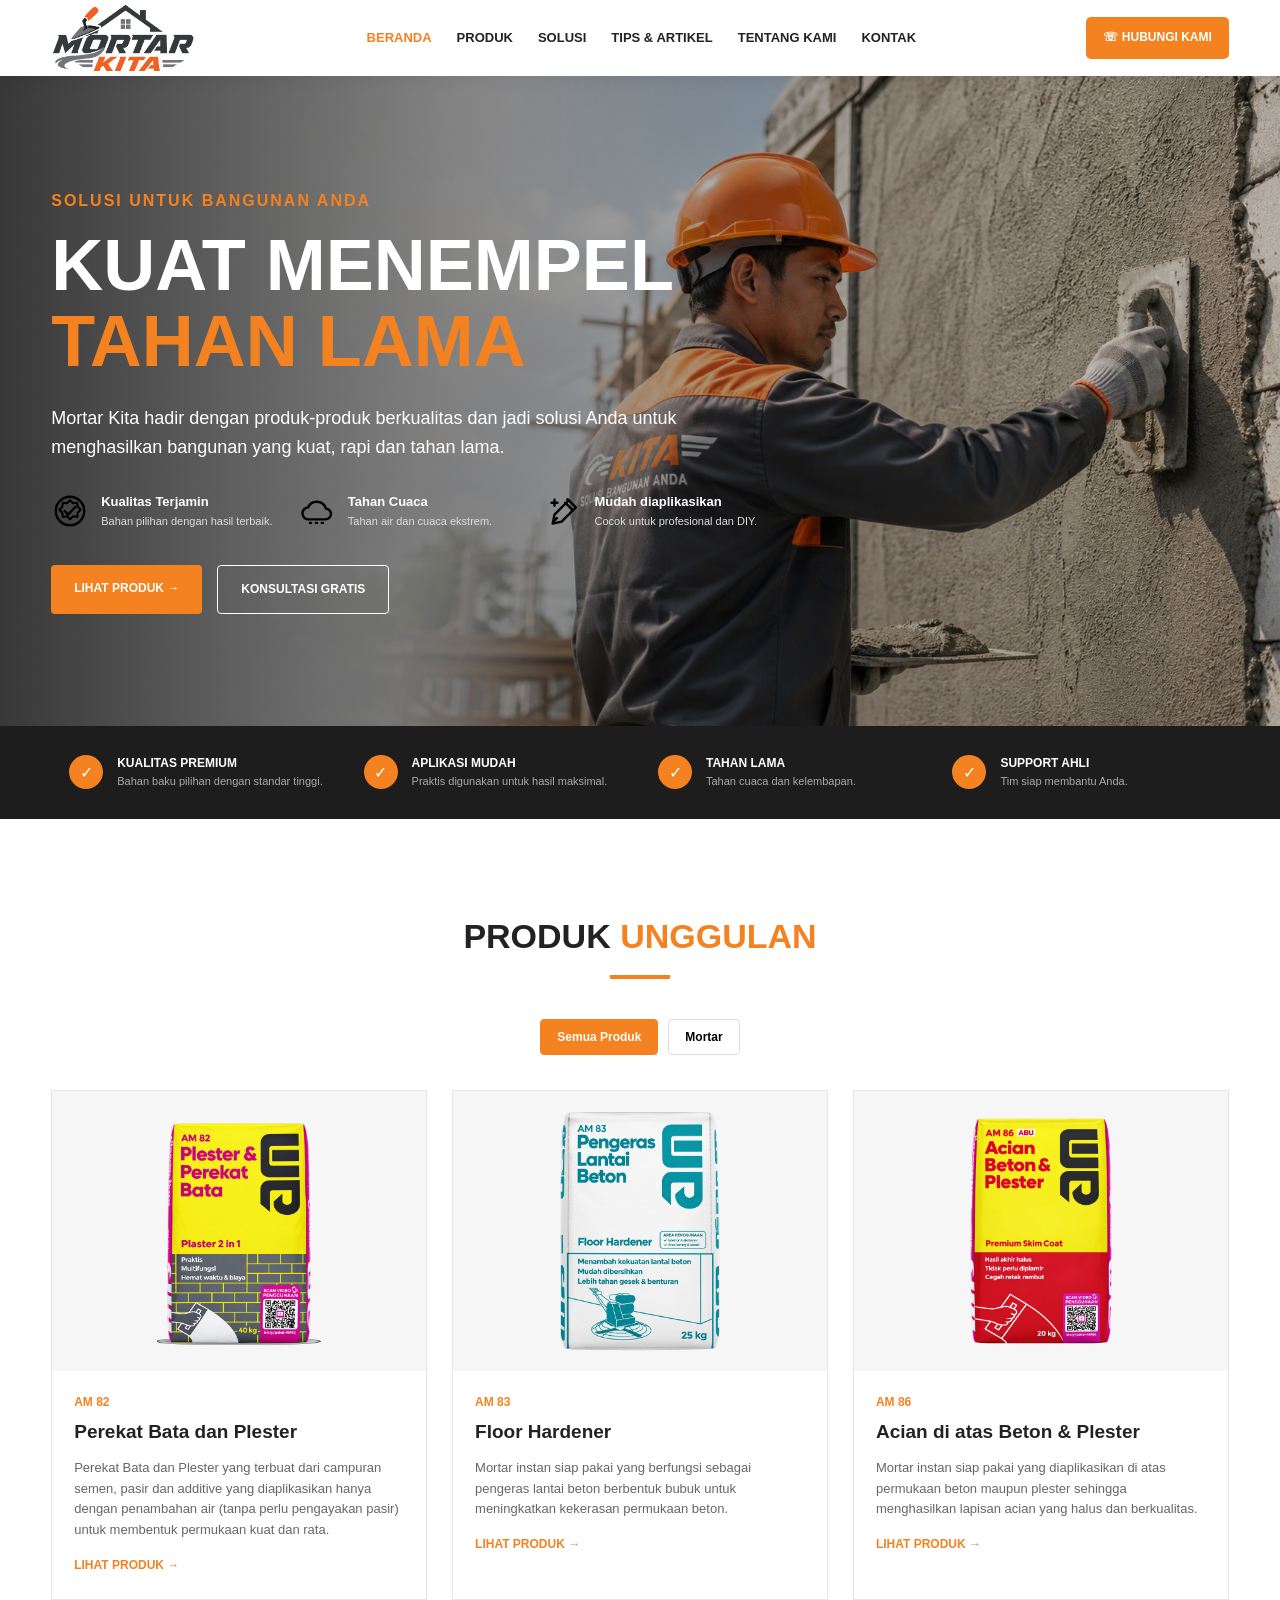
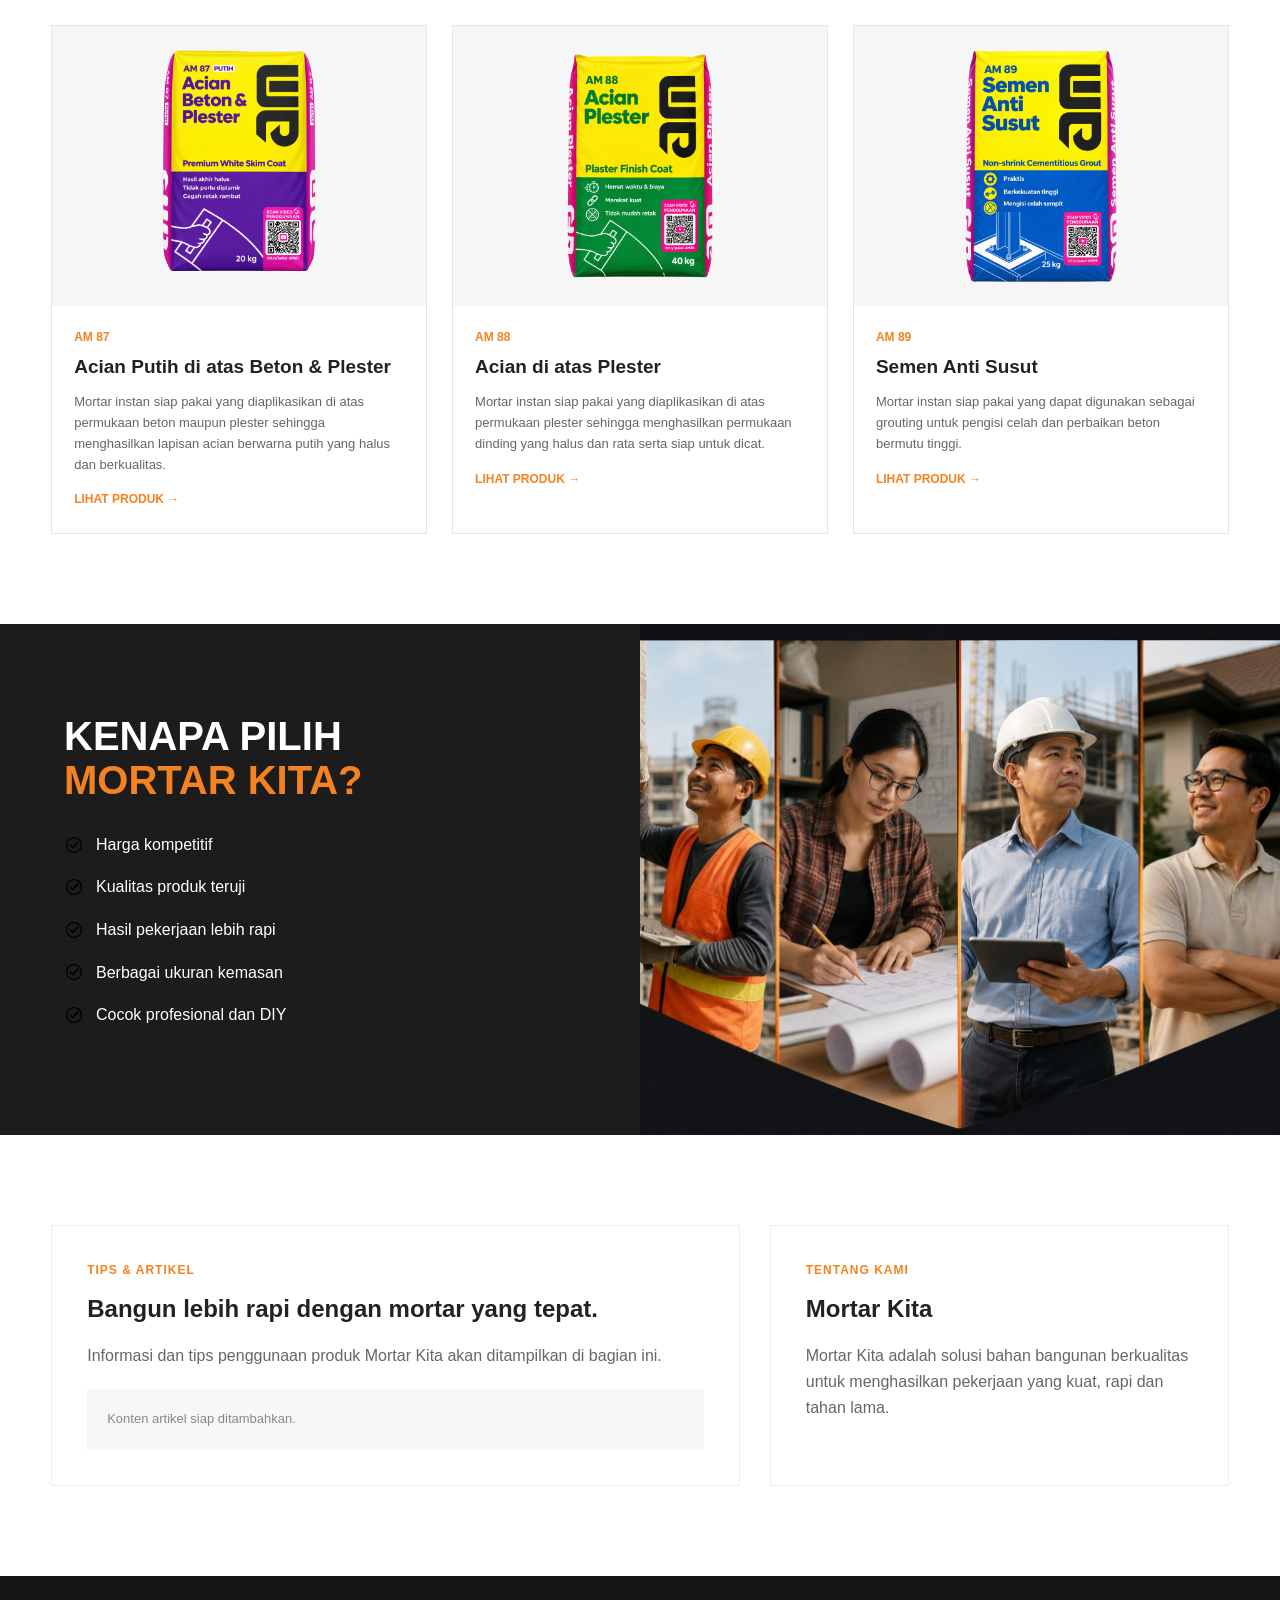
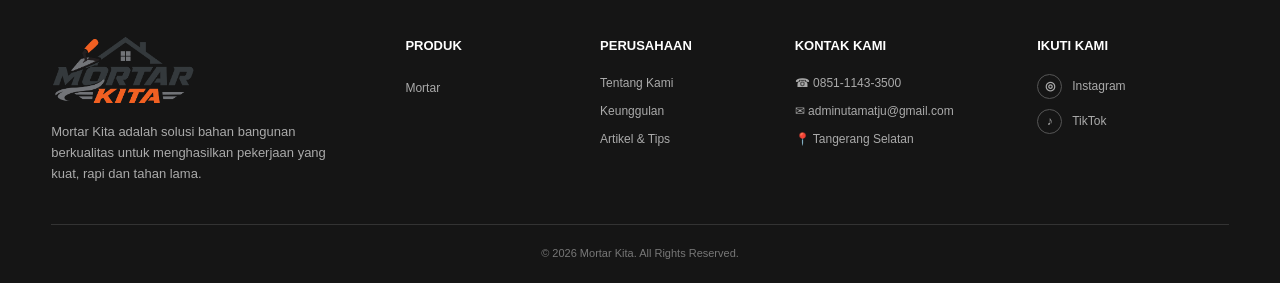
==== commit a3773621: "Update index.html" ====
--- a/index.html
+++ b/index.html
@@ -738,14 +738,9 @@
             LIHAT PRODUK →
         </a>
 
-        <a
-            id="heroWhatsapp"
-            href="#"
-            class="btn-outline"
-            target="_blank"
-            rel="noopener">
-            KONSULTASI GRATIS
-        </a>
+        <a href="#kontak" class="btn-outline" id="heroWa">
+    KONSULTASI GRATIS
+</a>
 
     </div>
 
